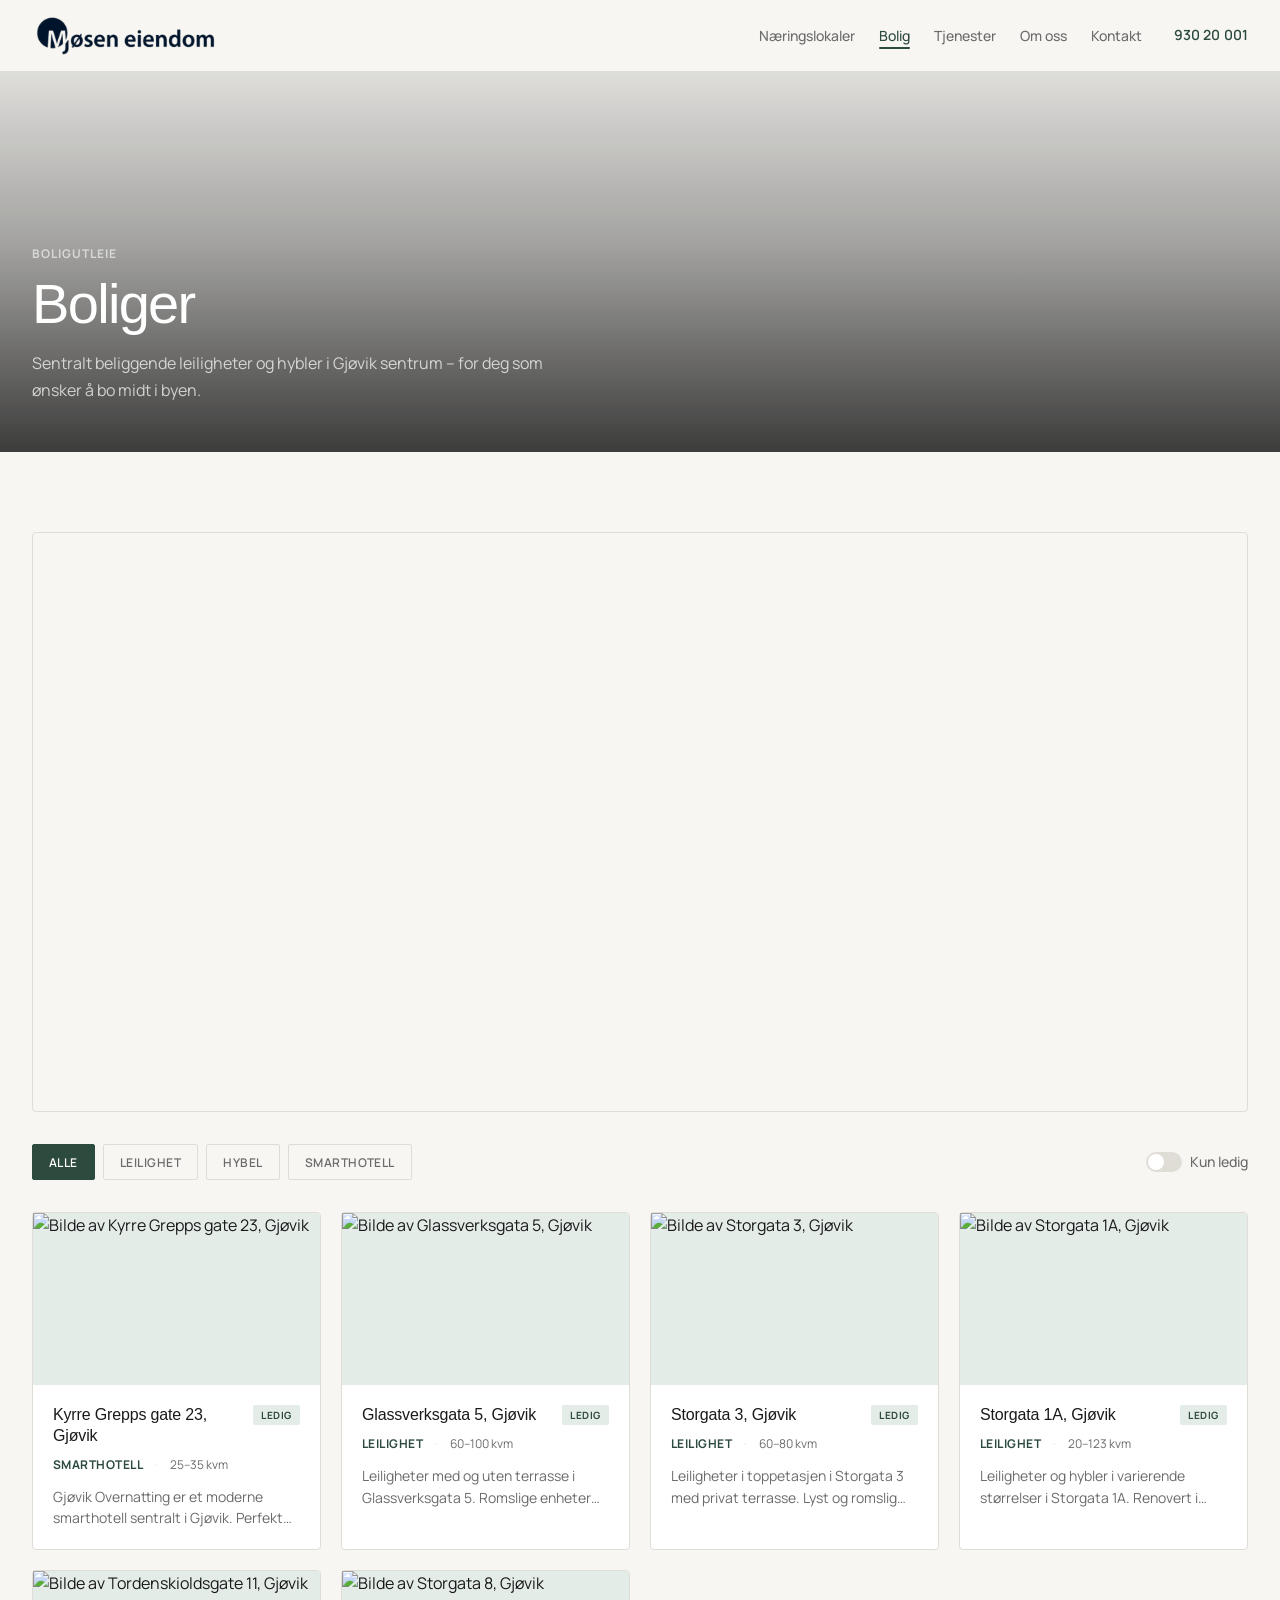
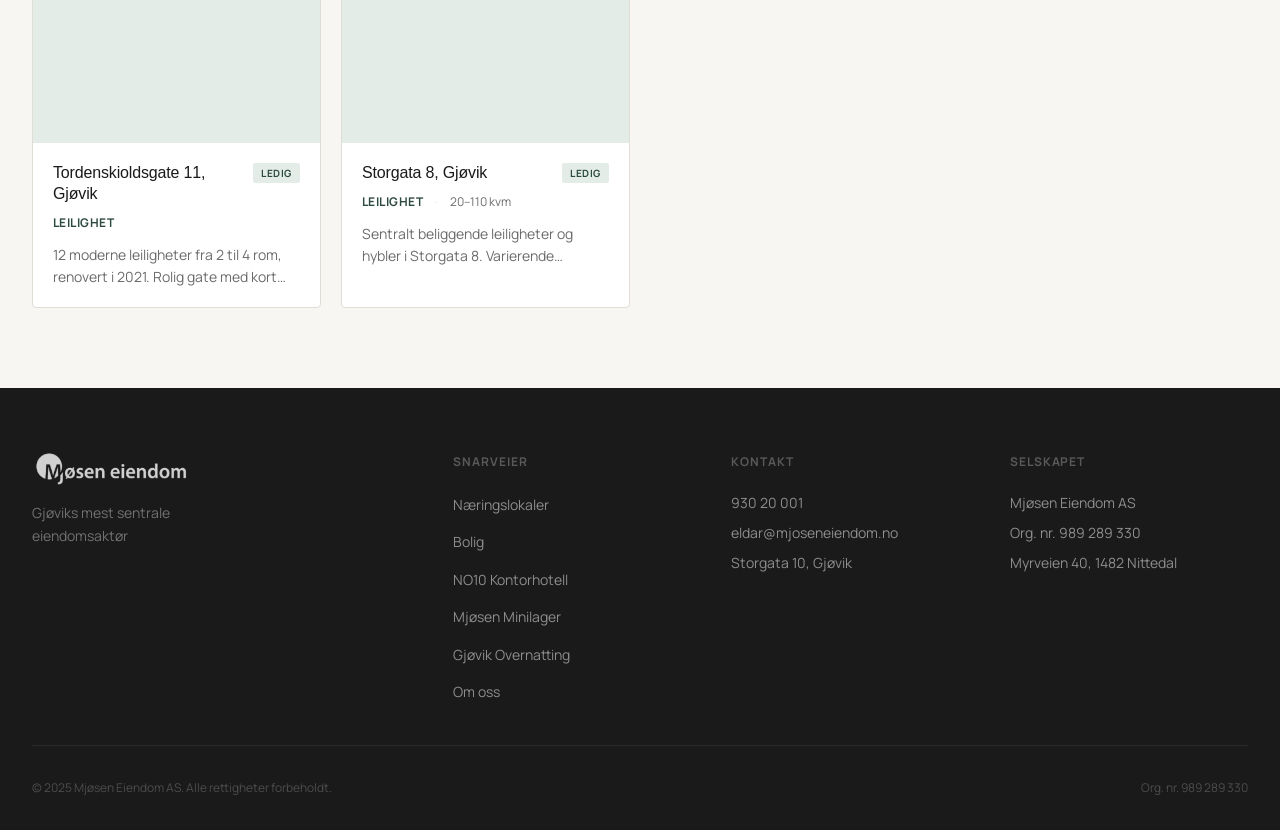
==== docs/bolig.html @ b6defa16 "restructure for github pages deployment" ====
<!DOCTYPE html>
<html lang="nb">
<head>
  <meta charset="UTF-8">
  <meta name="viewport" content="width=device-width, initial-scale=1.0">
  <title>Boliger – Mjøsen Eiendom</title>
  <meta name="description" content="Sentralt beliggende leiligheter og hybler i Gjøvik sentrum – for deg som ønsker å bo midt i byen.">
  <link rel="preconnect" href="https://fonts.googleapis.com">
  <link rel="preconnect" href="https://fonts.gstatic.com" crossorigin>
  <link href="https://fonts.googleapis.com/css2?family=Manrope:wght@300;400;500;600&display=swap" rel="stylesheet">
  <link rel="stylesheet" href="https://unpkg.com/leaflet@1.9.4/dist/leaflet.css" integrity="sha256-p4NxAoJBhIIN+hmNHrzRCf9tD/miZyoHS5obTRR9BMY=" crossorigin="">
  <link rel="stylesheet" href="styles.css">
</head>
<body>

  <header class="site-header" role="banner">
    <div class="container">
      <a href="index.html" class="site-logo" aria-label="Mjøsen Eiendom – tilbake til forsiden">
        <img src="../assets/logo.png" alt="Mjøsen Eiendom" height="40" width="auto">
      </a>
      <nav class="site-nav" aria-label="Hovednavigasjon">
        <ul class="site-nav__links" role="list">
          <li><a href="naering.html"         class="site-nav__link">Næringslokaler</a></li>
          <li><a href="bolig.html"           class="site-nav__link active">Bolig</a></li>
          <li><a href="index.html#tjenester" class="site-nav__link">Tjenester</a></li>
          <li><a href="index.html#om-oss"    class="site-nav__link">Om oss</a></li>
          <li><a href="kontakt.html"         class="site-nav__link">Kontakt</a></li>
        </ul>
        <a href="tel:93020001" class="site-nav__phone" aria-label="Ring oss på 930 20 001">930 20 001</a>
      </nav>
      <button class="nav-toggle" aria-label="Åpne navigasjonsmeny" aria-expanded="false" aria-controls="mobile-nav">
        <span></span><span></span><span></span>
      </button>
    </div>
  </header>

  <nav class="mobile-nav" id="mobile-nav" aria-label="Mobilnavigasjon" aria-hidden="true">
    <ul class="mobile-nav__links" role="list">
      <li><a href="naering.html"         class="mobile-nav__link">Næringslokaler</a></li>
      <li><a href="bolig.html"           class="mobile-nav__link">Bolig</a></li>
      <li><a href="index.html#tjenester" class="mobile-nav__link">Tjenester</a></li>
      <li><a href="index.html#om-oss"    class="mobile-nav__link">Om oss</a></li>
      <li><a href="kontakt.html"         class="mobile-nav__link">Kontakt</a></li>
    </ul>
    <a href="tel:93020001" class="mobile-nav__phone">930 20 001</a>
  </nav>

  <main>

    <!-- Page hero -->
    <div class="page-hero" aria-label="Boliger">
      <div class="page-hero__bg" style="background-image: url('https://images.unsplash.com/photo-1560448204-e02f11c3d0e2?w=1600&q=80');"></div>
      <div class="page-hero__content">
        <div class="container">
          <span class="page-hero__eyebrow">Boligutleie</span>
          <h1 class="page-hero__title">Boliger</h1>
          <p class="page-hero__subtitle">Sentralt beliggende leiligheter og hybler i Gjøvik sentrum – for deg som ønsker å bo midt i byen.</p>
        </div>
      </div>
    </div>

    <!-- Filter + Explorer -->
    <section class="section" aria-labelledby="bolig-list-heading">
      <div class="container">

        <h2 class="section-title" id="bolig-list-heading" style="display:none">Boliger</h2>

        <!-- Map above on this layout -->
        <div class="map-panel" style="margin-bottom: var(--sp-8);" role="region" aria-label="Kart over Gjøvik med boliger">
          <div id="property-map" data-map-category="bolig"></div>
        </div>

        <div class="filter-bar" role="group" aria-label="Filtrer etter type">
          <button class="filter-chip active" data-filter-bolig="alle"        aria-pressed="true">Alle</button>
          <button class="filter-chip"        data-filter-bolig="Leilighet"   aria-pressed="false">Leilighet</button>
          <button class="filter-chip"        data-filter-bolig="Hybel"       aria-pressed="false">Hybel</button>
          <button class="filter-chip"        data-filter-bolig="Smarthotell" aria-pressed="false">Smarthotell</button>
          <label class="filter-availability" for="bolig-ledig-toggle">
            <input type="checkbox" class="filter-toggle-input" id="bolig-ledig-toggle" aria-label="Vis kun ledige boliger">
            <span>Kun ledig</span>
          </label>
        </div>

        <div class="bolig-grid"
             id="bolig-list"
             role="list"
             aria-live="polite"
             aria-label="Liste over boliger">
        </div>

      </div>
    </section>

  </main>

  <footer class="site-footer" role="contentinfo">
    <div class="container">
      <div class="footer-grid">
        <div>
          <a href="index.html" class="footer-logo"><img src="../assets/logo.png" alt="Mjøsen Eiendom" loading="lazy"></a>
          <p class="footer-tagline">Gjøviks mest sentrale eiendomsaktør</p>
        </div>
        <div>
          <div class="footer-col__heading">Snarveier</div>
          <ul class="footer-links" role="list">
            <li><a href="naering.html"         class="footer-link">Næringslokaler</a></li>
            <li><a href="bolig.html"           class="footer-link">Bolig</a></li>
            <li><a href="no10.html"            class="footer-link">NO10 Kontorhotell</a></li>
            <li><a href="index.html#tjenester" class="footer-link">Mjøsen Minilager</a></li>
            <li><a href="index.html#tjenester" class="footer-link">Gjøvik Overnatting</a></li>
            <li><a href="index.html#om-oss"    class="footer-link">Om oss</a></li>
          </ul>
        </div>
        <div>
          <div class="footer-col__heading">Kontakt</div>
          <div class="footer-contact-item"><a href="tel:93020001">930 20 001</a></div>
          <div class="footer-contact-item"><a href="mailto:eldar@mjoseneiendom.no">eldar@mjoseneiendom.no</a></div>
          <div class="footer-contact-item">Storgata 10, Gjøvik</div>
        </div>
        <div>
          <div class="footer-col__heading">Selskapet</div>
          <div class="footer-contact-item">Mjøsen Eiendom AS</div>
          <div class="footer-contact-item">Org. nr. 989 289 330</div>
          <div class="footer-contact-item">Myrveien 40, 1482 Nittedal</div>
        </div>
      </div>
      <div class="footer-bottom">
        <p class="footer-legal">© 2025 Mjøsen Eiendom AS. Alle rettigheter forbeholdt.</p>
        <p class="footer-legal">Org. nr. 989 289 330</p>
      </div>
    </div>
  </footer>

  <!-- Modal -->
  <div class="modal-overlay" id="modal-overlay" role="dialog" aria-modal="true" aria-labelledby="modal-title" aria-hidden="true">
    <div class="modal" id="modal">
      <button class="modal__close" id="modal-close" aria-label="Lukk">
        <svg viewBox="0 0 24 24" fill="none" stroke-width="2" stroke-linecap="round" stroke-linejoin="round" aria-hidden="true">
          <path d="M18 6 6 18M6 6l12 12"/>
        </svg>
      </button>
      <div class="modal__image" aria-hidden="true"><span class="modal__image-label">Bilde kommer</span></div>
      <div class="modal__body">
        <div class="modal__eyebrow">
          <span class="badge badge--ledig" id="modal-badge">Ledig</span>
          <span class="modal__type" id="modal-type"></span>
        </div>
        <h2 class="modal__title" id="modal-title"></h2>
        <p class="modal__desc" id="modal-desc"></p>
        <div class="modal__specs" id="modal-specs"></div>
        <div class="modal__facilities" id="modal-facilities-wrap">
          <div class="modal__facilities-title">Fasiliteter</div>
          <div class="modal__facilities-list" id="modal-facilities"></div>
        </div>
        <div class="modal__cta">
          <div>
            <div class="modal__cta-label">Kontaktperson</div>
            <div class="modal__cta-name"  id="modal-contact-name"></div>
            <div class="modal__cta-phone" id="modal-contact-phone"></div>
          </div>
          <a href="#" class="btn btn--primary" id="modal-cta-btn">Ta kontakt</a>
        </div>
      </div>
    </div>
  </div>

  <script src="https://unpkg.com/leaflet@1.9.4/dist/leaflet.js" integrity="sha256-20nQCchB9co0qIjJZRGuk2/Z9VM+kNiyxNV/XN/WPdA=" crossorigin=""></script>
  <script src="script.js"></script>
</body>
</html>
---- docs/styles.css ----
/* ============================================================
   MJØSEN EIENDOM – DESIGN SYSTEM
   Scandinavian minimalism. Editorial feel. Production quality.
   ============================================================ */

@import url('https://fonts.googleapis.com/css2?family=Manrope:wght@300;400;500;600&display=swap');

/* ── Custom Properties ─────────────────────────────────────── */
:root {
  /* Palette */
  --color-bg:           #F7F6F3;
  --color-surface:      #FFFFFF;
  --color-surface-alt:  #F0EDE8;
  --color-text:         #1A1A1A;
  --color-text-muted:   #6B6B6B;
  --color-text-light:   #A8A49E;
  --color-accent:       #2D4A3E;
  --color-accent-hover: #233B31;
  --color-accent-light: #E4ECE8;
  --color-border:       #E0DDD7;
  --color-border-light: #EAE7E2;
  --color-status-ledig: #2D4A3E;
  --color-status-bg:    #E4ECE8;
  --color-overlay:      rgba(20, 20, 20, 0.55);

  /* Typography */
  --font-heading: 'Neue Haas Grotesk', 'Helvetica Neue', Helvetica, Arial, sans-serif;
  --font-body:    'Manrope', 'Helvetica Neue', Arial, sans-serif;

  --text-xs:   0.75rem;
  --text-sm:   0.875rem;
  --text-base: 1rem;
  --text-lg:   1.125rem;
  --text-xl:   1.5rem;
  --text-2xl:  2.25rem;
  --text-3xl:  3.5rem;

  /* Spacing */
  --sp-1:  0.25rem;
  --sp-2:  0.5rem;
  --sp-3:  0.75rem;
  --sp-4:  1rem;
  --sp-5:  1.25rem;
  --sp-6:  1.5rem;
  --sp-8:  2rem;
  --sp-10: 2.5rem;
  --sp-12: 3rem;
  --sp-16: 4rem;
  --sp-20: 5rem;
  --sp-24: 6rem;

  /* Layout */
  --container-max: 1280px;
  --header-h:      72px;

  /* Motion */
  --t-fast: 150ms ease;
  --t-base: 200ms ease;
  --t-slow: 300ms ease;

  /* Z-index */
  --z-card:    10;
  --z-sticky:  20;
  --z-overlay: 40;
  --z-modal:   50;
}

/* ── Reset ─────────────────────────────────────────────────── */
*, *::before, *::after { box-sizing: border-box; margin: 0; padding: 0; }
html { scroll-behavior: smooth; }
body {
  font-family: var(--font-body);
  font-size: var(--text-base);
  font-weight: 400;
  line-height: 1.6;
  color: var(--color-text);
  background: var(--color-bg);
  -webkit-font-smoothing: antialiased;
  -moz-osx-font-smoothing: grayscale;
}
img { display: block; max-width: 100%; }
a { color: inherit; text-decoration: none; }
ul, ol { list-style: none; }
button { font-family: inherit; cursor: pointer; border: none; background: none; }

/* ── Typography ────────────────────────────────────────────── */
h1, h2, h3, h4, h5 {
  font-family: var(--font-heading);
  font-weight: 500;
  letter-spacing: -0.02em;
  line-height: 1.1;
}
p { line-height: 1.65; }

/* ── Layout Primitives ─────────────────────────────────────── */
.container {
  width: 100%;
  max-width: var(--container-max);
  margin-inline: auto;
  padding-inline: var(--sp-8);
}

.section { padding-block: var(--sp-20); }
.section--alt { background: var(--color-surface); }

.section-header { margin-bottom: var(--sp-12); }

.section-label {
  display: block;
  font-size: var(--text-xs);
  font-weight: 700;
  letter-spacing: 0.08em;
  text-transform: uppercase;
  color: var(--color-accent);
  margin-bottom: var(--sp-3);
}

.section-title {
  font-family: var(--font-heading);
  font-size: var(--text-2xl);
  font-weight: 500;
  letter-spacing: -0.02em;
  color: var(--color-text);
  margin-bottom: var(--sp-4);
}

.section-intro {
  font-size: var(--text-base);
  color: var(--color-text-muted);
  max-width: 540px;
  line-height: 1.7;
}

/* ── Buttons ───────────────────────────────────────────────── */
.btn {
  display: inline-flex;
  align-items: center;
  gap: var(--sp-2);
  font-family: var(--font-body);
  font-size: var(--text-sm);
  font-weight: 600;
  letter-spacing: 0.01em;
  padding: calc(var(--sp-3) + 1px) var(--sp-6);
  border-radius: 3px;
  min-height: 44px;
  white-space: nowrap;
  cursor: pointer;
  transition: background var(--t-base), color var(--t-base), border-color var(--t-base);
}

.btn--primary {
  background: var(--color-accent);
  color: #fff;
  border: 1.5px solid var(--color-accent);
}
.btn--primary:hover { background: var(--color-accent-hover); border-color: var(--color-accent-hover); }

.btn--secondary {
  background: transparent;
  color: var(--color-text);
  border: 1.5px solid var(--color-border);
}
.btn--secondary:hover { border-color: var(--color-text); }

.btn--ghost {
  background: transparent;
  color: var(--color-accent);
  border: 1.5px solid var(--color-accent);
  font-size: var(--text-xs);
  padding: var(--sp-2) var(--sp-5);
  min-height: 36px;
}
.btn--ghost:hover { background: var(--color-accent); color: #fff; }

/* ── Badge ─────────────────────────────────────────────────── */
.badge {
  display: inline-flex;
  align-items: center;
  font-size: 10px;
  font-weight: 700;
  letter-spacing: 0.06em;
  text-transform: uppercase;
  padding: 3px 8px;
  border-radius: 2px;
  flex-shrink: 0;
  line-height: 1.4;
}
.badge--ledig  { background: var(--color-status-bg); color: var(--color-status-ledig); }
.badge--utleid { background: #EBEBEA; color: #888; }

/* ── Site Header ───────────────────────────────────────────── */
.site-header {
  position: sticky;
  top: 0;
  z-index: var(--z-sticky);
  height: var(--header-h);
  background: rgba(247, 246, 243, 0.96);
  backdrop-filter: blur(8px);
  -webkit-backdrop-filter: blur(8px);
  border-bottom: 1px solid var(--color-border);
}

.site-header .container {
  display: flex;
  align-items: center;
  justify-content: space-between;
  height: 100%;
}

.site-logo { display: flex; align-items: center; flex-shrink: 0; }
.site-logo img { max-height: 40px; width: auto; }

.site-nav { display: flex; align-items: center; gap: var(--sp-8); }

.site-nav__links {
  display: flex;
  align-items: center;
  gap: var(--sp-6);
}

.site-nav__link {
  font-size: var(--text-sm);
  font-weight: 500;
  color: var(--color-text-muted);
  position: relative;
  padding-bottom: 2px;
  transition: color var(--t-base);
}
.site-nav__link:hover { color: var(--color-accent); }
.site-nav__link.active { color: var(--color-accent); }
.site-nav__link.active::after {
  content: '';
  position: absolute;
  bottom: -2px;
  left: 0; right: 0;
  height: 2px;
  background: var(--color-accent);
  border-radius: 1px;
}

.site-nav__phone {
  font-size: var(--text-sm);
  font-weight: 600;
  color: var(--color-accent);
  letter-spacing: 0.01em;
  transition: color var(--t-base);
}
.site-nav__phone:hover { color: var(--color-accent-hover); }

/* Hamburger */
.nav-toggle {
  display: none;
  flex-direction: column;
  gap: 5px;
  width: 28px;
  padding: 4px;
  cursor: pointer;
}
.nav-toggle span {
  display: block;
  width: 100%;
  height: 1.5px;
  background: var(--color-text);
  border-radius: 1px;
  transition: transform var(--t-slow), opacity var(--t-slow);
}
.nav-toggle.open span:nth-child(1) { transform: translateY(6.5px) rotate(45deg); }
.nav-toggle.open span:nth-child(2) { opacity: 0; transform: scaleX(0); }
.nav-toggle.open span:nth-child(3) { transform: translateY(-6.5px) rotate(-45deg); }

/* Mobile nav overlay */
.mobile-nav {
  display: none;
  position: fixed;
  inset: 0;
  background: var(--color-bg);
  z-index: calc(var(--z-sticky) - 1);
  flex-direction: column;
  align-items: center;
  justify-content: center;
  gap: var(--sp-8);
  padding-top: var(--header-h);
}
.mobile-nav.open { display: flex; }
.mobile-nav__links { display: flex; flex-direction: column; align-items: center; gap: var(--sp-6); }
.mobile-nav__link {
  font-family: var(--font-heading);
  font-size: var(--text-xl);
  font-weight: 500;
  letter-spacing: -0.02em;
  color: var(--color-text);
  transition: color var(--t-base);
}
.mobile-nav__link:hover { color: var(--color-accent); }
.mobile-nav__phone {
  font-size: var(--text-lg);
  font-weight: 600;
  color: var(--color-accent);
  margin-top: var(--sp-4);
}

/* ── Hero ──────────────────────────────────────────────────── */
.hero {
  padding-block: var(--sp-24) var(--sp-20);
  border-bottom: 1px solid var(--color-border);
}

.hero__inner {
  display: grid;
  grid-template-columns: 1fr 1fr;
  gap: var(--sp-16);
  align-items: center;
}

.hero__content { max-width: 560px; }

.hero__eyebrow {
  display: inline-flex;
  align-items: center;
  gap: var(--sp-3);
  font-size: var(--text-xs);
  font-weight: 700;
  letter-spacing: 0.08em;
  text-transform: uppercase;
  color: var(--color-accent);
  margin-bottom: var(--sp-6);
}
.hero__eyebrow::before {
  content: '';
  display: block;
  width: 24px;
  height: 1.5px;
  background: var(--color-accent);
  flex-shrink: 0;
}

.hero__title {
  font-size: var(--text-3xl);
  font-weight: 500;
  letter-spacing: -0.03em;
  line-height: 1.04;
  color: var(--color-text);
  margin-bottom: var(--sp-6);
}

.hero__subtitle {
  font-size: var(--text-base);
  color: var(--color-text-muted);
  line-height: 1.75;
  margin-bottom: var(--sp-10);
  max-width: 440px;
}

.hero__actions { display: flex; gap: var(--sp-4); flex-wrap: wrap; }

/* Hero visual mosaic */
.hero__visual {
  display: grid;
  grid-template-columns: 1fr 1fr;
  grid-template-rows: 260px 180px;
  gap: var(--sp-3);
}

.hero__img-block {
  background: var(--color-accent-light);
  border-radius: 4px;
  display: flex;
  align-items: flex-end;
  padding: var(--sp-4);
  overflow: hidden;
  position: relative;
}

.hero__img-block--main {
  grid-column: span 2;
  background: var(--color-surface-alt);
}

.hero__img-label {
  font-size: 10px;
  font-weight: 600;
  letter-spacing: 0.06em;
  text-transform: uppercase;
  color: var(--color-text-light);
}

/* ── Stats Strip ───────────────────────────────────────────── */
.stats-strip {
  background: var(--color-accent);
  padding-block: var(--sp-5);
  overflow: hidden;
}

.stats-strip__track {
  display: flex;
  align-items: center;
  gap: 0;
  animation: marquee 28s linear infinite;
  width: max-content;
  white-space: nowrap;
}
.stats-strip__track:hover { animation-play-state: paused; }

@keyframes marquee {
  from { transform: translateX(0); }
  to   { transform: translateX(-50%); }
}

.stats-strip__item {
  display: inline-flex;
  align-items: center;
  gap: var(--sp-3);
  padding-inline: var(--sp-10);
  flex-shrink: 0;
}

.stats-strip__number {
  font-family: var(--font-heading);
  font-size: var(--text-base);
  font-weight: 500;
  color: #fff;
  letter-spacing: -0.01em;
}

.stats-strip__label {
  font-size: var(--text-sm);
  color: rgba(255,255,255,0.6);
}

.stats-strip__sep {
  width: 1px;
  height: 18px;
  background: rgba(255,255,255,0.2);
  flex-shrink: 0;
}

/* ── Filter Bar ────────────────────────────────────────────── */
.filter-bar {
  display: flex;
  align-items: center;
  gap: var(--sp-2);
  flex-wrap: wrap;
  margin-bottom: var(--sp-8);
}

.filter-chip {
  font-size: var(--text-xs);
  font-weight: 600;
  letter-spacing: 0.04em;
  text-transform: uppercase;
  padding: var(--sp-2) var(--sp-4);
  border: 1.5px solid var(--color-border);
  border-radius: 2px;
  color: var(--color-text-muted);
  background: transparent;
  cursor: pointer;
  min-height: 36px;
  transition: all var(--t-base);
}
.filter-chip:hover { border-color: var(--color-text-muted); color: var(--color-text); }
.filter-chip.active { background: var(--color-accent); border-color: var(--color-accent); color: #fff; }

.filter-availability {
  margin-left: auto;
  display: flex;
  align-items: center;
  gap: var(--sp-2);
  cursor: pointer;
  font-size: var(--text-sm);
  font-weight: 500;
  color: var(--color-text-muted);
  transition: color var(--t-base);
}
.filter-availability:hover { color: var(--color-text); }

.filter-toggle-input {
  appearance: none;
  -webkit-appearance: none;
  width: 36px;
  height: 20px;
  background: var(--color-border);
  border-radius: 10px;
  position: relative;
  cursor: pointer;
  flex-shrink: 0;
  transition: background var(--t-base);
}
.filter-toggle-input::after {
  content: '';
  position: absolute;
  top: 2px; left: 2px;
  width: 16px; height: 16px;
  background: #fff;
  border-radius: 50%;
  transition: transform var(--t-base);
}
.filter-toggle-input:checked { background: var(--color-accent); }
.filter-toggle-input:checked::after { transform: translateX(16px); }

/* ── Property Explorer (næring: list + map) ────────────────── */
.property-explorer {
  display: grid;
  grid-template-columns: 1fr 420px;
  gap: var(--sp-8);
  align-items: start;
}

.property-list {
  display: flex;
  flex-direction: column;
  gap: var(--sp-4);
}

.map-panel {
  position: sticky;
  top: calc(var(--header-h) + var(--sp-6));
  height: 580px;
  border: 1px solid var(--color-border);
  border-radius: 4px;
  overflow: hidden;
}

#property-map { width: 100%; height: 100%; }

/* ── Property Card (list / næring) ────────────────────────── */
.property-card {
  display: flex;
  gap: var(--sp-5);
  padding: var(--sp-5);
  background: var(--color-surface);
  border: 1px solid var(--color-border);
  border-radius: 4px;
  cursor: pointer;
  transition: border-color var(--t-base), box-shadow var(--t-base);
}
.property-card:hover {
  border-color: var(--color-accent);
  box-shadow: 0 2px 16px rgba(45, 74, 62, 0.09);
}
.property-card.highlighted {
  border-color: var(--color-accent);
  box-shadow: 0 0 0 3px rgba(45, 74, 62, 0.13);
}
.property-card:focus-visible {
  outline: 2px solid var(--color-accent);
  outline-offset: 2px;
}

.property-card__image {
  width: 120px;
  flex-shrink: 0;
  border-radius: 3px;
  background: var(--color-accent-light);
  display: flex;
  align-items: center;
  justify-content: center;
  min-height: 90px;
}
.property-card__image-label {
  font-size: 10px;
  font-weight: 600;
  letter-spacing: 0.06em;
  text-transform: uppercase;
  color: var(--color-text-light);
  writing-mode: vertical-rl;
  transform: rotate(180deg);
}

.property-card__body { flex: 1; min-width: 0; }

.property-card__header {
  display: flex;
  align-items: flex-start;
  justify-content: space-between;
  gap: var(--sp-3);
  margin-bottom: var(--sp-2);
}

.property-card__address {
  font-family: var(--font-heading);
  font-size: var(--text-base);
  font-weight: 500;
  letter-spacing: -0.01em;
  color: var(--color-text);
  line-height: 1.3;
}

.property-card__meta {
  display: flex;
  flex-wrap: wrap;
  gap: var(--sp-3);
  margin-bottom: var(--sp-3);
  align-items: center;
}

.property-card__type {
  font-size: var(--text-xs);
  font-weight: 700;
  letter-spacing: 0.04em;
  text-transform: uppercase;
  color: var(--color-accent);
}

.property-card__meta-item {
  font-size: var(--text-xs);
  color: var(--color-text-muted);
}
.property-card__meta-item::before {
  content: '·';
  margin-right: var(--sp-3);
  color: var(--color-border);
}

.property-card__desc {
  font-size: var(--text-sm);
  color: var(--color-text-muted);
  line-height: 1.55;
  display: -webkit-box;
  -webkit-line-clamp: 2;
  -webkit-box-orient: vertical;
  overflow: hidden;
}

/* Grid card variant (bolig) */
.property-card--grid {
  flex-direction: column;
  gap: 0;
  padding: 0;
}
.property-card--grid .property-card__image {
  width: 100%;
  min-height: 172px;
  border-radius: 4px 4px 0 0;
}
.property-card--grid .property-card__image-label {
  writing-mode: initial;
  transform: none;
}
.property-card--grid .property-card__body { padding: var(--sp-5); }

/* ── Bolig Grid ────────────────────────────────────────────── */
.bolig-grid {
  display: grid;
  grid-template-columns: repeat(auto-fill, minmax(280px, 1fr));
  gap: var(--sp-5);
}

/* ── No results ────────────────────────────────────────────── */
.no-results {
  padding: var(--sp-12);
  text-align: center;
  color: var(--color-text-muted);
  font-size: var(--text-sm);
  grid-column: 1 / -1;
}

/* ── Leaflet popup ─────────────────────────────────────────── */
.leaflet-popup-content-wrapper {
  border-radius: 4px !important;
  box-shadow: 0 4px 24px rgba(0,0,0,0.1) !important;
  border: 1px solid var(--color-border) !important;
  font-family: var(--font-body) !important;
  padding: 0 !important;
}
.leaflet-popup-content { margin: 0 !important; }
.leaflet-popup-tip-container { display: none; }

.map-popup {
  padding: var(--sp-4) var(--sp-5);
  min-width: 200px;
}
.map-popup__address {
  font-family: var(--font-heading);
  font-size: var(--text-sm);
  font-weight: 500;
  letter-spacing: -0.01em;
  color: var(--color-text);
  margin-bottom: var(--sp-1);
}
.map-popup__meta {
  font-size: var(--text-xs);
  color: var(--color-text-muted);
  margin-bottom: var(--sp-3);
}
.map-popup__btn {
  font-size: var(--text-xs);
  font-weight: 700;
  letter-spacing: 0.04em;
  text-transform: uppercase;
  color: var(--color-accent);
  cursor: pointer;
  background: none;
  border: none;
  padding: 0;
  font-family: inherit;
  transition: color var(--t-base);
}
.map-popup__btn:hover { color: var(--color-accent-hover); }

/* Custom map pin */
.map-pin {
  width: 14px;
  height: 14px;
  background: var(--color-accent);
  border: 2.5px solid #fff;
  border-radius: 50%;
  box-shadow: 0 2px 8px rgba(0,0,0,0.25);
  cursor: pointer;
  transition: transform var(--t-fast), background var(--t-fast);
}
.map-pin.highlighted {
  background: var(--color-text);
  transform: scale(1.5);
}

/* ── Tjenester ─────────────────────────────────────────────── */
.tjenester-grid {
  display: grid;
  grid-template-columns: repeat(3, 1fr);
  gap: var(--sp-6);
}

.tjeneste-card {
  padding: var(--sp-8);
  background: var(--color-surface);
  border: 1px solid var(--color-border);
  border-radius: 4px;
  display: flex;
  flex-direction: column;
  gap: var(--sp-5);
}

.tjeneste-card__icon {
  width: 44px;
  height: 44px;
  background: var(--color-accent-light);
  border-radius: 4px;
  display: flex;
  align-items: center;
  justify-content: center;
  flex-shrink: 0;
}
.tjeneste-card__icon svg {
  width: 22px;
  height: 22px;
  stroke: var(--color-accent);
}

.tjeneste-card__title {
  font-family: var(--font-heading);
  font-size: var(--text-lg);
  font-weight: 500;
  letter-spacing: -0.01em;
  color: var(--color-text);
}

.tjeneste-card__desc {
  font-size: var(--text-sm);
  color: var(--color-text-muted);
  line-height: 1.7;
  flex: 1;
}

.tjeneste-card__sub-label {
  font-size: var(--text-xs);
  font-weight: 700;
  letter-spacing: 0.06em;
  text-transform: uppercase;
  color: var(--color-text-muted);
  margin-bottom: var(--sp-1);
}

.tjeneste-card__locations {
  font-size: var(--text-sm);
  color: var(--color-text-muted);
  line-height: 1.65;
}

.tjeneste-card__facilities {
  display: flex;
  flex-wrap: wrap;
  gap: var(--sp-2);
}

.facility-tag {
  font-size: 11px;
  font-weight: 500;
  padding: 3px 8px;
  background: var(--color-bg);
  border: 1px solid var(--color-border);
  border-radius: 2px;
  color: var(--color-text-muted);
}

.tjeneste-card__contact {
  padding-top: var(--sp-4);
  border-top: 1px solid var(--color-border-light);
  font-size: var(--text-xs);
  color: var(--color-text-muted);
  line-height: 1.7;
}
.tjeneste-card__contact a {
  color: var(--color-accent);
  font-weight: 600;
  transition: color var(--t-base);
}
.tjeneste-card__contact a:hover { color: var(--color-accent-hover); }

/* ── Om oss ────────────────────────────────────────────────── */
.about-layout {
  display: grid;
  grid-template-columns: 1fr 1fr;
  gap: var(--sp-16);
  align-items: start;
}

.about-text p {
  font-size: var(--text-base);
  color: var(--color-text-muted);
  line-height: 1.8;
  margin-bottom: var(--sp-5);
}
.about-text p:last-child { margin-bottom: 0; }

.about-stats {
  display: grid;
  grid-template-columns: 1fr 1fr;
  gap: var(--sp-4);
  margin-top: var(--sp-10);
}

.stat-block {
  padding: var(--sp-5);
  border: 1px solid var(--color-border);
  border-radius: 4px;
  background: var(--color-surface);
}
.stat-block__number {
  font-family: var(--font-heading);
  font-size: var(--text-2xl);
  font-weight: 500;
  letter-spacing: -0.03em;
  color: var(--color-accent);
  line-height: 1;
  margin-bottom: var(--sp-1);
}
.stat-block__label {
  font-size: var(--text-xs);
  font-weight: 700;
  letter-spacing: 0.06em;
  text-transform: uppercase;
  color: var(--color-text-muted);
}

/* Team cards */
.team-grid { display: flex; flex-direction: column; gap: var(--sp-4); }

.team-card {
  display: flex;
  gap: var(--sp-5);
  padding: var(--sp-5);
  background: var(--color-bg);
  border: 1px solid var(--color-border);
  border-radius: 4px;
}

.team-card__avatar {
  width: 52px;
  height: 52px;
  border-radius: 50%;
  background: var(--color-accent-light);
  flex-shrink: 0;
  display: flex;
  align-items: center;
  justify-content: center;
  font-family: var(--font-heading);
  font-size: var(--text-sm);
  font-weight: 600;
  color: var(--color-accent);
  letter-spacing: 0;
}

.team-card__role {
  font-size: var(--text-xs);
  font-weight: 700;
  letter-spacing: 0.06em;
  text-transform: uppercase;
  color: var(--color-accent);
  margin-bottom: 2px;
}

.team-card__name {
  font-family: var(--font-heading);
  font-size: var(--text-base);
  font-weight: 500;
  letter-spacing: -0.01em;
  color: var(--color-text);
  margin-bottom: var(--sp-2);
}

.team-card__desc {
  font-size: var(--text-sm);
  color: var(--color-text-muted);
  line-height: 1.65;
  margin-bottom: var(--sp-3);
}

.team-card__contact {
  display: flex;
  flex-wrap: wrap;
  gap: var(--sp-4);
  font-size: var(--text-xs);
}
.team-card__contact a {
  color: var(--color-accent);
  font-weight: 600;
  transition: color var(--t-base);
}
.team-card__contact a:hover { color: var(--color-accent-hover); }

/* ── Kontakt ───────────────────────────────────────────────── */
.contact-layout {
  display: grid;
  grid-template-columns: 1fr 1fr;
  gap: var(--sp-16);
  align-items: start;
}

.contact-persons { display: flex; flex-direction: column; gap: var(--sp-8); }

.contact-person { display: flex; gap: var(--sp-4); align-items: flex-start; }

.contact-person__avatar {
  width: 48px;
  height: 48px;
  border-radius: 50%;
  background: var(--color-accent-light);
  flex-shrink: 0;
  display: flex;
  align-items: center;
  justify-content: center;
  font-family: var(--font-heading);
  font-size: var(--text-sm);
  font-weight: 600;
  color: var(--color-accent);
}

.contact-person__role {
  font-size: var(--text-xs);
  font-weight: 700;
  letter-spacing: 0.06em;
  text-transform: uppercase;
  color: var(--color-accent);
  margin-bottom: 2px;
}
.contact-person__name {
  font-family: var(--font-heading);
  font-size: var(--text-base);
  font-weight: 500;
  letter-spacing: -0.01em;
  color: var(--color-text);
  margin-bottom: var(--sp-2);
}
.contact-person__details { display: flex; flex-direction: column; gap: 3px; }
.contact-person__details a {
  font-size: var(--text-sm);
  color: var(--color-text-muted);
  transition: color var(--t-base);
}
.contact-person__details a:hover { color: var(--color-accent); }

/* Contact form */
.contact-form {
  background: var(--color-surface);
  border: 1px solid var(--color-border);
  border-radius: 4px;
  padding: var(--sp-8);
}

.form-group { margin-bottom: var(--sp-5); }

.form-label {
  display: block;
  font-size: var(--text-xs);
  font-weight: 700;
  letter-spacing: 0.06em;
  text-transform: uppercase;
  color: var(--color-text-muted);
  margin-bottom: var(--sp-2);
}

.form-control {
  width: 100%;
  font-family: var(--font-body);
  font-size: var(--text-sm);
  color: var(--color-text);
  background: var(--color-bg);
  border: 1.5px solid var(--color-border);
  border-radius: 3px;
  padding: var(--sp-3) var(--sp-4);
  min-height: 44px;
  appearance: none;
  -webkit-appearance: none;
  transition: border-color var(--t-base);
}
.form-control:focus { outline: none; border-color: var(--color-accent); }
.form-control::placeholder { color: var(--color-text-light); }
textarea.form-control { min-height: 120px; resize: vertical; line-height: 1.6; }

.form-row {
  display: grid;
  grid-template-columns: 1fr 1fr;
  gap: var(--sp-4);
}

/* ── Modal ─────────────────────────────────────────────────── */
.modal-overlay {
  position: fixed;
  inset: 0;
  background: var(--color-overlay);
  z-index: var(--z-overlay);
  display: none;
  align-items: flex-start;
  justify-content: center;
  padding: var(--sp-6);
  overflow-y: auto;
}
.modal-overlay.open { display: flex; }

.modal {
  background: var(--color-bg);
  border-radius: 6px;
  width: 100%;
  max-width: 700px;
  margin-block: var(--sp-12);
  position: relative;
  animation: modal-in var(--t-slow) ease both;
}

@keyframes modal-in {
  from { opacity: 0; transform: translateY(14px); }
  to   { opacity: 1; transform: translateY(0); }
}

.modal__close {
  position: absolute;
  top: var(--sp-4);
  right: var(--sp-4);
  width: 36px; height: 36px;
  border-radius: 50%;
  background: var(--color-surface);
  border: 1px solid var(--color-border);
  display: flex;
  align-items: center;
  justify-content: center;
  cursor: pointer;
  z-index: 1;
  transition: background var(--t-base);
}
.modal__close:hover { background: var(--color-surface-alt); }
.modal__close:focus-visible { outline: 2px solid var(--color-accent); outline-offset: 2px; }
.modal__close svg { width: 16px; height: 16px; stroke: var(--color-text-muted); }

.modal__image {
  width: 100%;
  height: 260px;
  background: var(--color-accent-light);
  border-radius: 6px 6px 0 0;
  display: flex;
  align-items: center;
  justify-content: center;
}
.modal__image-label {
  font-size: var(--text-xs);
  font-weight: 600;
  letter-spacing: 0.06em;
  text-transform: uppercase;
  color: var(--color-text-light);
}

.modal__body { padding: var(--sp-8); }

.modal__eyebrow {
  display: flex;
  align-items: center;
  gap: var(--sp-3);
  margin-bottom: var(--sp-4);
}

.modal__type {
  font-size: var(--text-xs);
  font-weight: 700;
  letter-spacing: 0.06em;
  text-transform: uppercase;
  color: var(--color-accent);
}

.modal__title {
  font-family: var(--font-heading);
  font-size: var(--text-xl);
  font-weight: 500;
  letter-spacing: -0.02em;
  color: var(--color-text);
  margin-bottom: var(--sp-3);
}

.modal__desc {
  font-size: var(--text-base);
  color: var(--color-text-muted);
  line-height: 1.75;
  margin-bottom: var(--sp-8);
}

.modal__specs {
  display: grid;
  grid-template-columns: repeat(3, 1fr);
  gap: var(--sp-4);
  padding: var(--sp-6);
  background: var(--color-surface);
  border: 1px solid var(--color-border);
  border-radius: 4px;
  margin-bottom: var(--sp-6);
}

.spec-item__label {
  font-size: var(--text-xs);
  font-weight: 700;
  letter-spacing: 0.06em;
  text-transform: uppercase;
  color: var(--color-text-light);
  margin-bottom: 3px;
}
.spec-item__value {
  font-size: var(--text-sm);
  font-weight: 500;
  color: var(--color-text);
  line-height: 1.4;
}

.modal__facilities { margin-bottom: var(--sp-8); }
.modal__facilities-title {
  font-size: var(--text-xs);
  font-weight: 700;
  letter-spacing: 0.06em;
  text-transform: uppercase;
  color: var(--color-text-muted);
  margin-bottom: var(--sp-3);
}
.modal__facilities-list { display: flex; flex-wrap: wrap; gap: var(--sp-2); }

.modal__cta {
  display: flex;
  align-items: center;
  justify-content: space-between;
  gap: var(--sp-5);
  padding: var(--sp-5) var(--sp-6);
  background: var(--color-accent-light);
  border: 1px solid rgba(45, 74, 62, 0.15);
  border-radius: 4px;
}

.modal__cta-label {
  font-size: var(--text-xs);
  font-weight: 700;
  letter-spacing: 0.06em;
  text-transform: uppercase;
  color: var(--color-accent);
  margin-bottom: 2px;
}
.modal__cta-name {
  font-family: var(--font-heading);
  font-size: var(--text-base);
  font-weight: 500;
  letter-spacing: -0.01em;
  color: var(--color-text);
}
.modal__cta-phone {
  font-size: var(--text-sm);
  font-weight: 600;
  color: var(--color-accent);
}

/* ── Footer ────────────────────────────────────────────────── */
.site-footer {
  background: var(--color-text);
  padding-block: var(--sp-16) var(--sp-8);
}

.footer-grid {
  display: grid;
  grid-template-columns: 1.6fr 1fr 1fr 1fr;
  gap: var(--sp-10);
  padding-bottom: var(--sp-10);
  border-bottom: 1px solid rgba(255,255,255,0.07);
  margin-bottom: var(--sp-8);
}

.footer-logo img {
  max-height: 34px;
  width: auto;
  filter: brightness(0) invert(1);
  opacity: 0.8;
  margin-bottom: var(--sp-4);
}

.footer-tagline {
  font-size: var(--text-sm);
  color: rgba(255,255,255,0.38);
  line-height: 1.6;
  max-width: 220px;
}

.footer-col__heading {
  font-size: var(--text-xs);
  font-weight: 700;
  letter-spacing: 0.08em;
  text-transform: uppercase;
  color: rgba(255,255,255,0.28);
  margin-bottom: var(--sp-5);
}

.footer-links { display: flex; flex-direction: column; gap: var(--sp-3); }

.footer-link {
  font-size: var(--text-sm);
  color: rgba(255,255,255,0.5);
  cursor: pointer;
  transition: color var(--t-base);
}
.footer-link:hover { color: rgba(255,255,255,0.88); }

.footer-contact-item {
  font-size: var(--text-sm);
  color: rgba(255,255,255,0.5);
  line-height: 1.6;
  margin-bottom: var(--sp-2);
}
.footer-contact-item a {
  color: rgba(255,255,255,0.5);
  transition: color var(--t-base);
}
.footer-contact-item a:hover { color: rgba(255,255,255,0.88); }

.footer-bottom {
  display: flex;
  align-items: center;
  justify-content: space-between;
}

.footer-legal {
  font-size: var(--text-xs);
  color: rgba(255,255,255,0.22);
  line-height: 1.7;
}

/* ── Responsive ────────────────────────────────────────────── */
@media (max-width: 1100px) {
  .property-explorer {
    grid-template-columns: 1fr;
  }
  .map-panel {
    position: static;
    height: 380px;
    order: -1;
  }
  .tjenester-grid { grid-template-columns: 1fr 1fr; }
}

@media (max-width: 900px) {
  :root {
    --text-3xl: 2.75rem;
    --text-2xl: 1.875rem;
  }
  .hero__inner { grid-template-columns: 1fr; gap: var(--sp-10); }
  .hero__visual { display: none; }
  .about-layout { grid-template-columns: 1fr; gap: var(--sp-10); }
  .contact-layout { grid-template-columns: 1fr; gap: var(--sp-10); }
  .footer-grid { grid-template-columns: 1fr 1fr; gap: var(--sp-8); }
  .modal__specs { grid-template-columns: 1fr 1fr; }
}

@media (max-width: 768px) {
  :root {
    --text-3xl: 2.25rem;
    --text-2xl: 1.75rem;
    --sp-20: 4rem;
    --sp-24: 4rem;
  }
  .container { padding-inline: var(--sp-5); }
  .site-nav__links, .site-nav__phone { display: none; }
  .nav-toggle { display: flex; }
  .tjenester-grid { grid-template-columns: 1fr; }
  .form-row { grid-template-columns: 1fr; }
  .footer-grid { grid-template-columns: 1fr; gap: var(--sp-8); }
  .footer-bottom { flex-direction: column; gap: var(--sp-2); text-align: center; }
  .bolig-grid { grid-template-columns: 1fr; }
  .modal__specs { grid-template-columns: 1fr; }
  .modal__cta { flex-direction: column; align-items: flex-start; }
  .about-stats { grid-template-columns: 1fr 1fr; }
}

@media (max-width: 480px) {
  .hero__actions { flex-direction: column; }
  .hero__actions .btn { width: 100%; justify-content: center; }
  .filter-availability { margin-left: 0; width: 100%; margin-top: var(--sp-2); }
  .about-stats { grid-template-columns: 1fr; }
}

/* ══════════════════════════════════════════════════════════════
   SUB-PAGE HERO (image + dark overlay)
══════════════════════════════════════════════════════════════ */
.page-hero {
  position: relative;
  height: 380px;
  display: flex;
  align-items: flex-end;
  overflow: hidden;
}
.page-hero--tall { height: 500px; }

.page-hero__bg {
  position: absolute;
  inset: 0;
  background-size: cover;
  background-position: center;
}

.page-hero::before {
  content: '';
  position: absolute;
  inset: 0;
  background: linear-gradient(to top,
    rgba(8, 8, 8, 0.78) 0%,
    rgba(8, 8, 8, 0.35) 55%,
    rgba(8, 8, 8, 0.1) 100%);
  z-index: 1;
}

.page-hero__content {
  position: relative;
  z-index: 2;
  padding-bottom: var(--sp-12);
  width: 100%;
}

.page-hero__eyebrow {
  display: block;
  font-size: var(--text-xs);
  font-weight: 700;
  letter-spacing: 0.08em;
  text-transform: uppercase;
  color: rgba(255, 255, 255, 0.6);
  margin-bottom: var(--sp-3);
}

.page-hero__title {
  font-family: var(--font-heading);
  font-size: var(--text-3xl);
  font-weight: 500;
  letter-spacing: -0.03em;
  line-height: 1.04;
  color: #ffffff;
  margin-bottom: var(--sp-4);
}

.page-hero__subtitle {
  font-size: var(--text-base);
  color: rgba(255, 255, 255, 0.72);
  max-width: 520px;
  line-height: 1.7;
}

/* ── Breadcrumb ─────────────────────────────────────────────── */
.breadcrumb {
  display: flex;
  align-items: center;
  gap: var(--sp-2);
  padding-block: var(--sp-5);
  border-bottom: 1px solid var(--color-border);
  margin-bottom: var(--sp-10);
}
.breadcrumb__item {
  font-size: var(--text-xs);
  font-weight: 600;
  letter-spacing: 0.04em;
  text-transform: uppercase;
  color: var(--color-text-muted);
}
.breadcrumb__item a {
  color: var(--color-text-muted);
  transition: color var(--t-base);
}
.breadcrumb__item a:hover { color: var(--color-accent); }
.breadcrumb__item--active { color: var(--color-text); }
.breadcrumb__sep { color: var(--color-text-light); font-size: 10px; }

/* ── Property Page Two-Column Layout ───────────────────────── */
.prop-layout {
  display: grid;
  grid-template-columns: 1fr 360px;
  gap: var(--sp-12);
  align-items: start;
}
.prop-main { min-width: 0; }
.prop-aside {
  position: sticky;
  top: calc(var(--header-h) + var(--sp-6));
  display: flex;
  flex-direction: column;
  gap: var(--sp-5);
}

/* Specs card in aside */
.prop-specs-card {
  background: var(--color-surface);
  border: 1px solid var(--color-border);
  border-radius: 4px;
  overflow: hidden;
}
.prop-specs-card__header {
  padding: var(--sp-4) var(--sp-5);
  background: var(--color-accent);
  display: flex;
  align-items: center;
  justify-content: space-between;
  gap: var(--sp-3);
}
.prop-specs-card__title {
  font-family: var(--font-heading);
  font-size: var(--text-sm);
  font-weight: 500;
  letter-spacing: -0.01em;
  color: #fff;
  flex: 1;
  min-width: 0;
}
.prop-specs-card__status {
  font-size: 10px;
  font-weight: 700;
  letter-spacing: 0.05em;
  text-transform: uppercase;
  background: rgba(255, 255, 255, 0.18);
  color: #fff;
  padding: 3px 8px;
  border-radius: 2px;
  flex-shrink: 0;
}
.prop-specs-card__body { padding: var(--sp-4) var(--sp-5); }
.prop-spec-row {
  display: flex;
  justify-content: space-between;
  align-items: baseline;
  gap: var(--sp-4);
  padding-block: var(--sp-2) var(--sp-3);
  border-bottom: 1px solid var(--color-border-light);
}
.prop-spec-row:last-child { border-bottom: none; }
.prop-spec-label {
  font-size: var(--text-xs);
  font-weight: 700;
  letter-spacing: 0.06em;
  text-transform: uppercase;
  color: var(--color-text-light);
  flex-shrink: 0;
}
.prop-spec-value {
  font-size: var(--text-sm);
  font-weight: 500;
  color: var(--color-text);
  text-align: right;
  line-height: 1.4;
}

/* Content section within property main */
.prop-section { margin-bottom: var(--sp-10); }
.prop-section__title {
  font-family: var(--font-heading);
  font-size: var(--text-xl);
  font-weight: 500;
  letter-spacing: -0.02em;
  color: var(--color-text);
  margin-bottom: var(--sp-5);
  padding-bottom: var(--sp-4);
  border-bottom: 1px solid var(--color-border);
}
.prop-section__text {
  font-size: var(--text-base);
  color: var(--color-text-muted);
  line-height: 1.8;
  margin-bottom: var(--sp-4);
}
.prop-section__text:last-child { margin-bottom: 0; }
.prop-section__list {
  margin-top: var(--sp-4);
  display: flex;
  flex-direction: column;
  gap: var(--sp-2);
}
.prop-section__list li {
  display: flex;
  align-items: flex-start;
  gap: var(--sp-3);
  font-size: var(--text-sm);
  color: var(--color-text-muted);
  line-height: 1.55;
}
.prop-section__list li::before {
  content: '';
  display: inline-block;
  width: 5px;
  height: 5px;
  background: var(--color-accent);
  border-radius: 50%;
  margin-top: 6px;
  flex-shrink: 0;
}
.prop-facilities {
  display: flex;
  flex-wrap: wrap;
  gap: var(--sp-2);
  margin-top: var(--sp-4);
}

/* ── Property Gallery ───────────────────────────────────────── */
.prop-gallery {
  display: grid;
  grid-template-columns: 1fr 1fr;
  grid-template-rows: 260px 160px;
  gap: var(--sp-3);
  margin-bottom: var(--sp-10);
  border-radius: 4px;
  overflow: hidden;
}
.prop-gallery__img {
  overflow: hidden;
}
.prop-gallery__img--main { grid-column: span 2; }
.prop-gallery__img img {
  width: 100%;
  height: 100%;
  object-fit: cover;
  display: block;
  transition: transform 0.4s ease;
}
.prop-gallery__img:hover img { transform: scale(1.03); }

/* ── Floor Table ────────────────────────────────────────────── */
.floor-table-wrap {
  margin-bottom: var(--sp-10);
  overflow-x: auto;
  border: 1px solid var(--color-border);
  border-radius: 4px;
}
.floor-table {
  width: 100%;
  border-collapse: collapse;
  font-size: var(--text-sm);
}
.floor-table thead tr {
  background: var(--color-surface-alt);
}
.floor-table th {
  font-size: var(--text-xs);
  font-weight: 700;
  letter-spacing: 0.06em;
  text-transform: uppercase;
  color: var(--color-text-muted);
  text-align: left;
  padding: var(--sp-3) var(--sp-5);
  border-bottom: 1px solid var(--color-border);
  white-space: nowrap;
}
.floor-table td {
  padding: var(--sp-3) var(--sp-5);
  border-bottom: 1px solid var(--color-border-light);
  color: var(--color-text);
  vertical-align: middle;
}
.floor-table tbody tr:last-child td { border-bottom: none; }
.floor-table td:last-child {
  font-weight: 600;
  color: var(--color-accent);
}

/* ── Single-pin Map ─────────────────────────────────────────── */
.single-pin-map {
  width: 100%;
  height: 200px;
  border-radius: 4px;
  overflow: hidden;
  border: 1px solid var(--color-border);
}

/* ── Contact CTA Block ──────────────────────────────────────── */
.contact-cta-block {
  display: flex;
  align-items: center;
  justify-content: space-between;
  gap: var(--sp-6);
  padding: var(--sp-5) var(--sp-6);
  background: var(--color-accent-light);
  border: 1px solid rgba(45, 74, 62, 0.15);
  border-radius: 4px;
}
.contact-cta-block__role {
  font-size: var(--text-xs);
  font-weight: 700;
  letter-spacing: 0.06em;
  text-transform: uppercase;
  color: var(--color-accent);
  margin-bottom: 2px;
}
.contact-cta-block__name {
  font-family: var(--font-heading);
  font-size: var(--text-base);
  font-weight: 500;
  letter-spacing: -0.01em;
  color: var(--color-text);
  margin-bottom: 2px;
}
.contact-cta-block__phone {
  font-size: var(--text-sm);
  font-weight: 600;
  color: var(--color-accent);
}
.contact-cta-block__phone a { color: inherit; transition: color var(--t-base); }
.contact-cta-block__phone a:hover { color: var(--color-accent-hover); }

/* ── NO10 Amenity Grid ──────────────────────────────────────── */
.amenity-grid {
  display: grid;
  grid-template-columns: repeat(5, 1fr);
  gap: var(--sp-4);
  margin-bottom: var(--sp-12);
}
.amenity-card {
  display: flex;
  flex-direction: column;
  align-items: center;
  gap: var(--sp-3);
  padding: var(--sp-5) var(--sp-4);
  background: var(--color-surface);
  border: 1px solid var(--color-border);
  border-radius: 4px;
  text-align: center;
  transition: border-color var(--t-base), box-shadow var(--t-base);
}
.amenity-card:hover {
  border-color: var(--color-accent);
  box-shadow: 0 2px 12px rgba(45, 74, 62, 0.08);
}
.amenity-card__icon { font-size: 1.75rem; line-height: 1; }
.amenity-card__label {
  font-size: var(--text-xs);
  font-weight: 600;
  letter-spacing: 0.04em;
  text-transform: uppercase;
  color: var(--color-text-muted);
  line-height: 1.4;
}

/* ── NO10 Included List ─────────────────────────────────────── */
.included-section {
  background: var(--color-surface);
  border: 1px solid var(--color-border);
  border-radius: 4px;
  padding: var(--sp-8);
  margin-bottom: var(--sp-12);
}
.included-section__title {
  font-family: var(--font-heading);
  font-size: var(--text-lg);
  font-weight: 500;
  letter-spacing: -0.01em;
  color: var(--color-text);
  margin-bottom: var(--sp-6);
}
.included-list {
  columns: 2;
  column-gap: var(--sp-10);
  list-style: none;
}
.included-list li {
  display: flex;
  align-items: flex-start;
  gap: var(--sp-3);
  padding-block: var(--sp-2);
  font-size: var(--text-sm);
  color: var(--color-text-muted);
  line-height: 1.55;
  break-inside: avoid;
}
.included-list li::before {
  content: '';
  display: inline-block;
  width: 5px;
  height: 5px;
  background: var(--color-accent);
  border-radius: 50%;
  margin-top: 6px;
  flex-shrink: 0;
}

/* ── Pricing Grid (NO10) ────────────────────────────────────── */
.pricing-grid {
  display: grid;
  grid-template-columns: repeat(3, 1fr);
  gap: var(--sp-5);
  margin-bottom: var(--sp-12);
}
.pricing-card {
  padding: var(--sp-8);
  background: var(--color-surface);
  border: 1px solid var(--color-border);
  border-radius: 4px;
  display: flex;
  flex-direction: column;
  gap: var(--sp-3);
}
.pricing-card--featured {
  background: var(--color-accent);
  border-color: var(--color-accent);
}
.pricing-card__label {
  font-size: var(--text-xs);
  font-weight: 700;
  letter-spacing: 0.08em;
  text-transform: uppercase;
  color: var(--color-text-muted);
}
.pricing-card--featured .pricing-card__label { color: rgba(255, 255, 255, 0.6); }
.pricing-card__price {
  font-family: var(--font-heading);
  font-size: var(--text-2xl);
  font-weight: 500;
  letter-spacing: -0.03em;
  color: var(--color-accent);
  line-height: 1;
}
.pricing-card--featured .pricing-card__price { color: #fff; }
.pricing-card__desc {
  font-size: var(--text-sm);
  color: var(--color-text-muted);
  line-height: 1.65;
  flex: 1;
}
.pricing-card--featured .pricing-card__desc { color: rgba(255, 255, 255, 0.72); }

/* ── NO10 Callout Box ───────────────────────────────────────── */
.no10-callout {
  display: flex;
  align-items: center;
  justify-content: space-between;
  gap: var(--sp-6);
  padding: var(--sp-5) var(--sp-8);
  background: var(--color-accent-light);
  border: 1px solid rgba(45, 74, 62, 0.18);
  border-radius: 4px;
  margin-bottom: var(--sp-10);
}
.no10-callout__text {
  font-size: var(--text-sm);
  font-weight: 600;
  color: var(--color-accent);
}

/* ── Full-width Map (kontakt) ───────────────────────────────── */
.map-full-wrap {
  height: 460px;
  margin-bottom: var(--sp-12);
  border-radius: 4px;
  overflow: hidden;
  border: 1px solid var(--color-border);
}
#kontakt-map { width: 100%; height: 100%; }

/* ── Company Info Block ─────────────────────────────────────── */
.company-info {
  display: grid;
  grid-template-columns: repeat(4, 1fr);
  gap: var(--sp-6);
  padding: var(--sp-8);
  background: var(--color-surface);
  border: 1px solid var(--color-border);
  border-radius: 4px;
  margin-top: var(--sp-12);
}
.company-info__item { display: flex; flex-direction: column; gap: var(--sp-1); }
.company-info__label {
  font-size: var(--text-xs);
  font-weight: 700;
  letter-spacing: 0.06em;
  text-transform: uppercase;
  color: var(--color-text-light);
  margin-bottom: 2px;
}
.company-info__value {
  font-size: var(--text-sm);
  font-weight: 500;
  color: var(--color-text);
  line-height: 1.5;
}
.company-info__value a { color: var(--color-accent); transition: color var(--t-base); }
.company-info__value a:hover { color: var(--color-accent-hover); }

/* ── Property Tabs (storgata8) ──────────────────────────────── */
.prop-tabs {
  display: flex;
  gap: 0;
  border-bottom: 2px solid var(--color-border);
  margin-bottom: var(--sp-10);
}
.prop-tab-btn {
  font-family: var(--font-body);
  font-size: var(--text-sm);
  font-weight: 600;
  color: var(--color-text-muted);
  padding: var(--sp-4) var(--sp-6);
  border-bottom: 2px solid transparent;
  margin-bottom: -2px;
  cursor: pointer;
  background: none;
  border-top: none;
  border-left: none;
  border-right: none;
  transition: color var(--t-base), border-color var(--t-base);
}
.prop-tab-btn:hover { color: var(--color-text); }
.prop-tab-btn.active {
  color: var(--color-accent);
  border-bottom-color: var(--color-accent);
}
.prop-tab-content[hidden] { display: none; }

/* ── New Responsive overrides ───────────────────────────────── */
@media (max-width: 1100px) {
  .prop-layout { grid-template-columns: 1fr; }
  .prop-aside {
    position: static;
    display: grid;
    grid-template-columns: 1fr 1fr;
    gap: var(--sp-5);
  }
  .company-info { grid-template-columns: 1fr 1fr; }
}
@media (max-width: 900px) {
  .page-hero { height: 300px; }
  .page-hero--tall { height: 380px; }
  .page-hero__title { font-size: var(--text-2xl); }
  .pricing-grid { grid-template-columns: 1fr; }
  .prop-gallery {
    grid-template-columns: 1fr;
    grid-template-rows: auto;
  }
  .prop-gallery__img { height: 220px; }
  .prop-gallery__img--main { grid-column: auto; height: 280px; }
  .included-list { columns: 1; }
  .amenity-grid { grid-template-columns: repeat(5, 1fr); }
}
@media (max-width: 768px) {
  .amenity-grid { grid-template-columns: repeat(2, 1fr); }
  .company-info { grid-template-columns: 1fr; }
  .no10-callout { flex-direction: column; align-items: flex-start; }
  .contact-cta-block { flex-direction: column; align-items: flex-start; }
  .prop-aside { grid-template-columns: 1fr; }
  .map-full-wrap { height: 340px; }
}
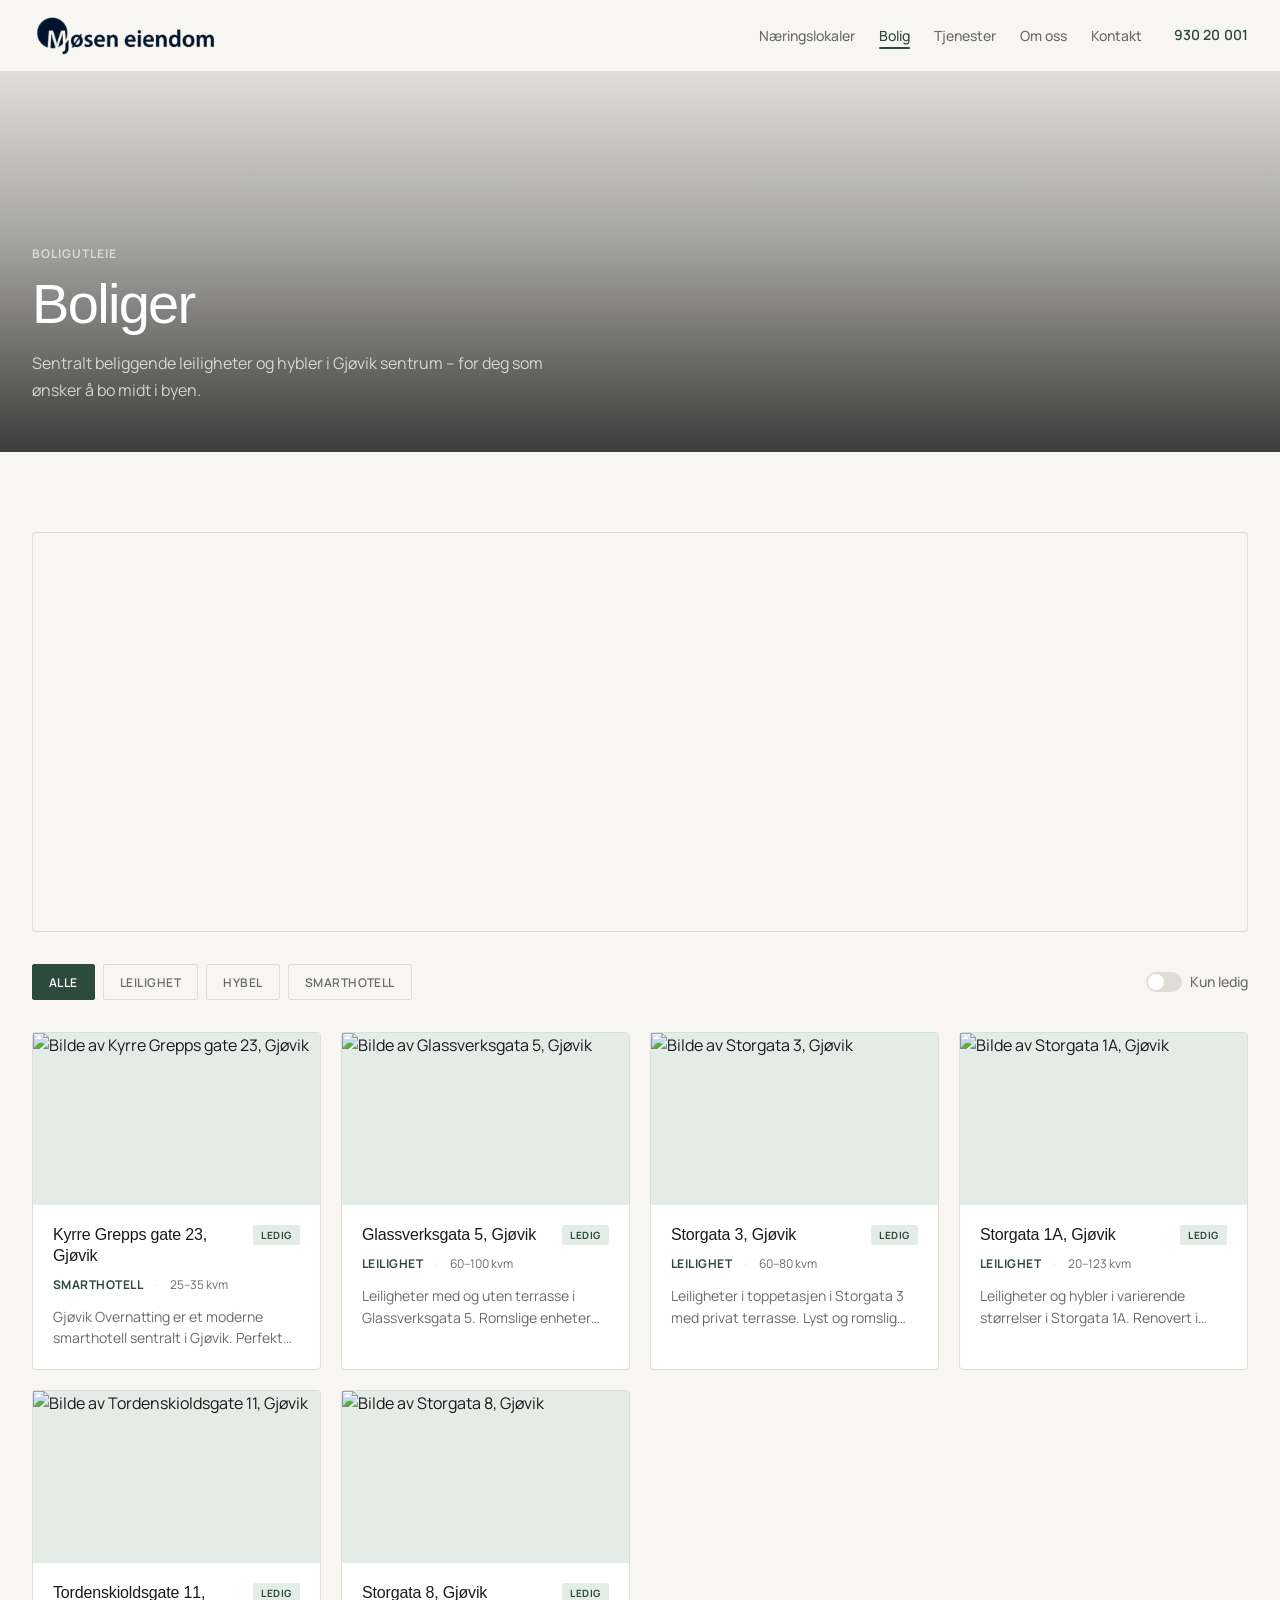
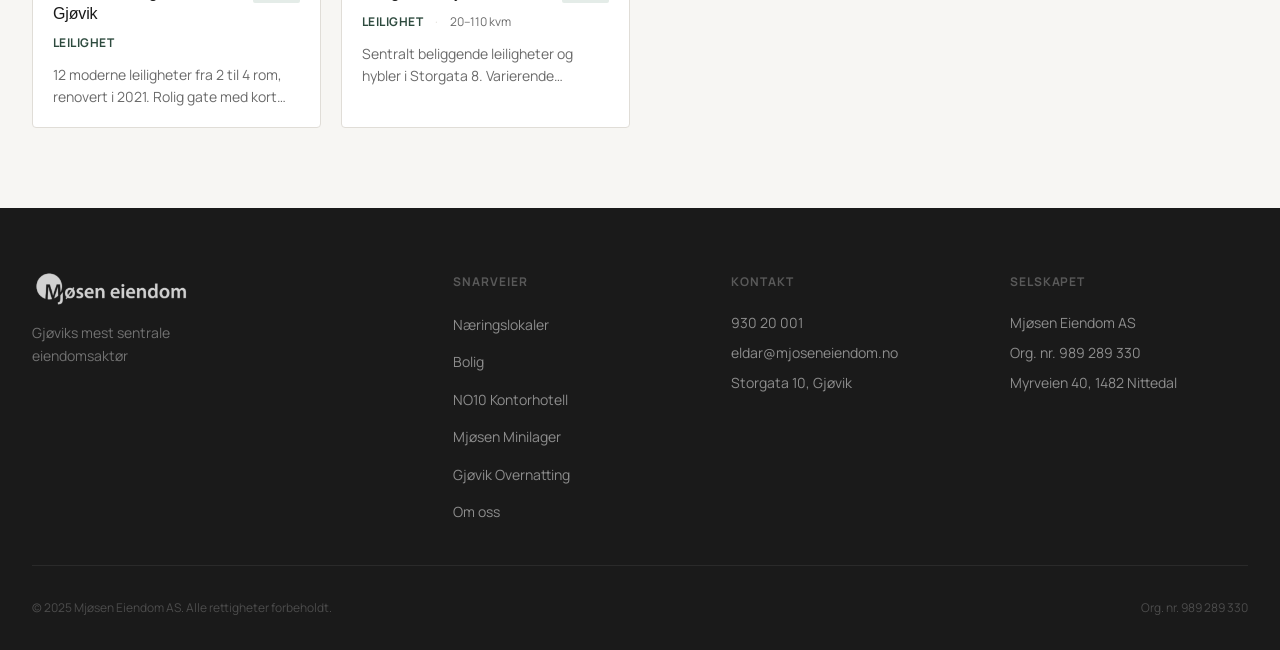
==== commit 1e8fdc69: "fix homepage layout, map overlap, property images" ====
--- a/docs/bolig.html
+++ b/docs/bolig.html
@@ -8,7 +8,7 @@
   <link rel="preconnect" href="https://fonts.googleapis.com">
   <link rel="preconnect" href="https://fonts.gstatic.com" crossorigin>
   <link href="https://fonts.googleapis.com/css2?family=Manrope:wght@300;400;500;600&display=swap" rel="stylesheet">
-  <link rel="stylesheet" href="https://unpkg.com/leaflet@1.9.4/dist/leaflet.css" integrity="sha256-p4NxAoJBhIIN+hmNHrzRCf9tD/miZyoHS5obTRR9BMY=" crossorigin="">
+  <link rel="stylesheet" href="https://unpkg.com/leaflet@1.9.4/dist/leaflet.css">
   <link rel="stylesheet" href="styles.css">
 </head>
 <body>
@@ -65,8 +65,8 @@
 
         <h2 class="section-title" id="bolig-list-heading" style="display:none">Boliger</h2>
 
-        <!-- Map above on this layout -->
-        <div class="map-panel" style="margin-bottom: var(--sp-8);" role="region" aria-label="Kart over Gjøvik med boliger">
+        <!-- Map above on this layout — full width, not sticky -->
+        <div class="map-panel" style="position: static; height: 400px; margin-bottom: var(--sp-8);" role="region" aria-label="Kart over Gjøvik med boliger">
           <div id="property-map" data-map-category="bolig"></div>
         </div>
 
@@ -164,7 +164,7 @@
     </div>
   </div>
 
-  <script src="https://unpkg.com/leaflet@1.9.4/dist/leaflet.js" integrity="sha256-20nQCchB9co0qIjJZRGuk2/Z9VM+kNiyxNV/XN/WPdA=" crossorigin=""></script>
+  <script src="https://unpkg.com/leaflet@1.9.4/dist/leaflet.js"></script>
   <script src="script.js"></script>
 </body>
 </html>
--- a/docs/styles.css
+++ b/docs/styles.css
@@ -1253,6 +1253,118 @@
   line-height: 1.7;
 }
 
+/* ── Featured Grid (homepage 3-up teaser) ──────────────────── */
+.featured-grid {
+  display: grid;
+  grid-template-columns: repeat(3, 1fr);
+  gap: var(--sp-6);
+  margin-top: var(--sp-8);
+}
+
+.featured-card {
+  display: flex;
+  flex-direction: column;
+  background: var(--color-surface);
+  border: 1px solid var(--color-border-light);
+  border-radius: 4px;
+  overflow: hidden;
+  text-decoration: none;
+  color: inherit;
+  transition: box-shadow var(--t-base), transform var(--t-base);
+}
+.featured-card:hover {
+  box-shadow: 0 4px 24px rgba(0,0,0,0.07);
+  transform: translateY(-2px);
+}
+
+.featured-card__image {
+  position: relative;
+  height: 220px;
+  overflow: hidden;
+  flex-shrink: 0;
+}
+.featured-card__image img {
+  width: 100%;
+  height: 100%;
+  object-fit: cover;
+  display: block;
+  transition: transform var(--t-slow);
+}
+.featured-card:hover .featured-card__image img { transform: scale(1.03); }
+.featured-card__image .badge {
+  position: absolute;
+  top: var(--sp-3);
+  right: var(--sp-3);
+}
+
+.featured-card__body {
+  padding: var(--sp-5) var(--sp-5) var(--sp-6);
+  display: flex;
+  flex-direction: column;
+  gap: var(--sp-2);
+  flex: 1;
+}
+
+.featured-card__type {
+  font-size: var(--text-xs);
+  font-weight: 700;
+  letter-spacing: 0.07em;
+  text-transform: uppercase;
+  color: var(--color-accent);
+}
+
+.featured-card__address {
+  font-family: var(--font-heading);
+  font-size: var(--text-lg);
+  font-weight: 500;
+  letter-spacing: -0.02em;
+  line-height: 1.2;
+  color: var(--color-text);
+}
+
+.featured-card__meta {
+  font-size: var(--text-sm);
+  color: var(--color-text-muted);
+}
+
+.featured-card__desc {
+  font-size: var(--text-sm);
+  color: var(--color-text-muted);
+  line-height: 1.65;
+  flex: 1;
+  margin-top: var(--sp-1);
+}
+
+.featured-card__cta {
+  display: inline-block;
+  font-size: var(--text-sm);
+  font-weight: 600;
+  color: var(--color-accent);
+  margin-top: var(--sp-3);
+  border-bottom: 1px solid currentColor;
+  padding-bottom: 1px;
+}
+
+/* ── Section Footer ("Se alle" link row) ────────────────────── */
+.section-footer {
+  margin-top: var(--sp-8);
+  display: flex;
+  justify-content: flex-end;
+  border-top: 1px solid var(--color-border-light);
+  padding-top: var(--sp-5);
+}
+
+.section-link {
+  font-size: var(--text-sm);
+  font-weight: 600;
+  color: var(--color-accent);
+  letter-spacing: 0.01em;
+  border-bottom: 1px solid currentColor;
+  padding-bottom: 1px;
+  transition: opacity var(--t-fast);
+}
+.section-link:hover { opacity: 0.65; }
+
 /* ── Responsive ────────────────────────────────────────────── */
 @media (max-width: 1100px) {
   .property-explorer {
@@ -1277,6 +1389,7 @@
   .contact-layout { grid-template-columns: 1fr; gap: var(--sp-10); }
   .footer-grid { grid-template-columns: 1fr 1fr; gap: var(--sp-8); }
   .modal__specs { grid-template-columns: 1fr 1fr; }
+  .featured-grid { grid-template-columns: 1fr 1fr; }
 }
 
 @media (max-width: 768px) {
@@ -1294,6 +1407,7 @@
   .footer-grid { grid-template-columns: 1fr; gap: var(--sp-8); }
   .footer-bottom { flex-direction: column; gap: var(--sp-2); text-align: center; }
   .bolig-grid { grid-template-columns: 1fr; }
+  .featured-grid { grid-template-columns: 1fr; }
   .modal__specs { grid-template-columns: 1fr; }
   .modal__cta { flex-direction: column; align-items: flex-start; }
   .about-stats { grid-template-columns: 1fr 1fr; }
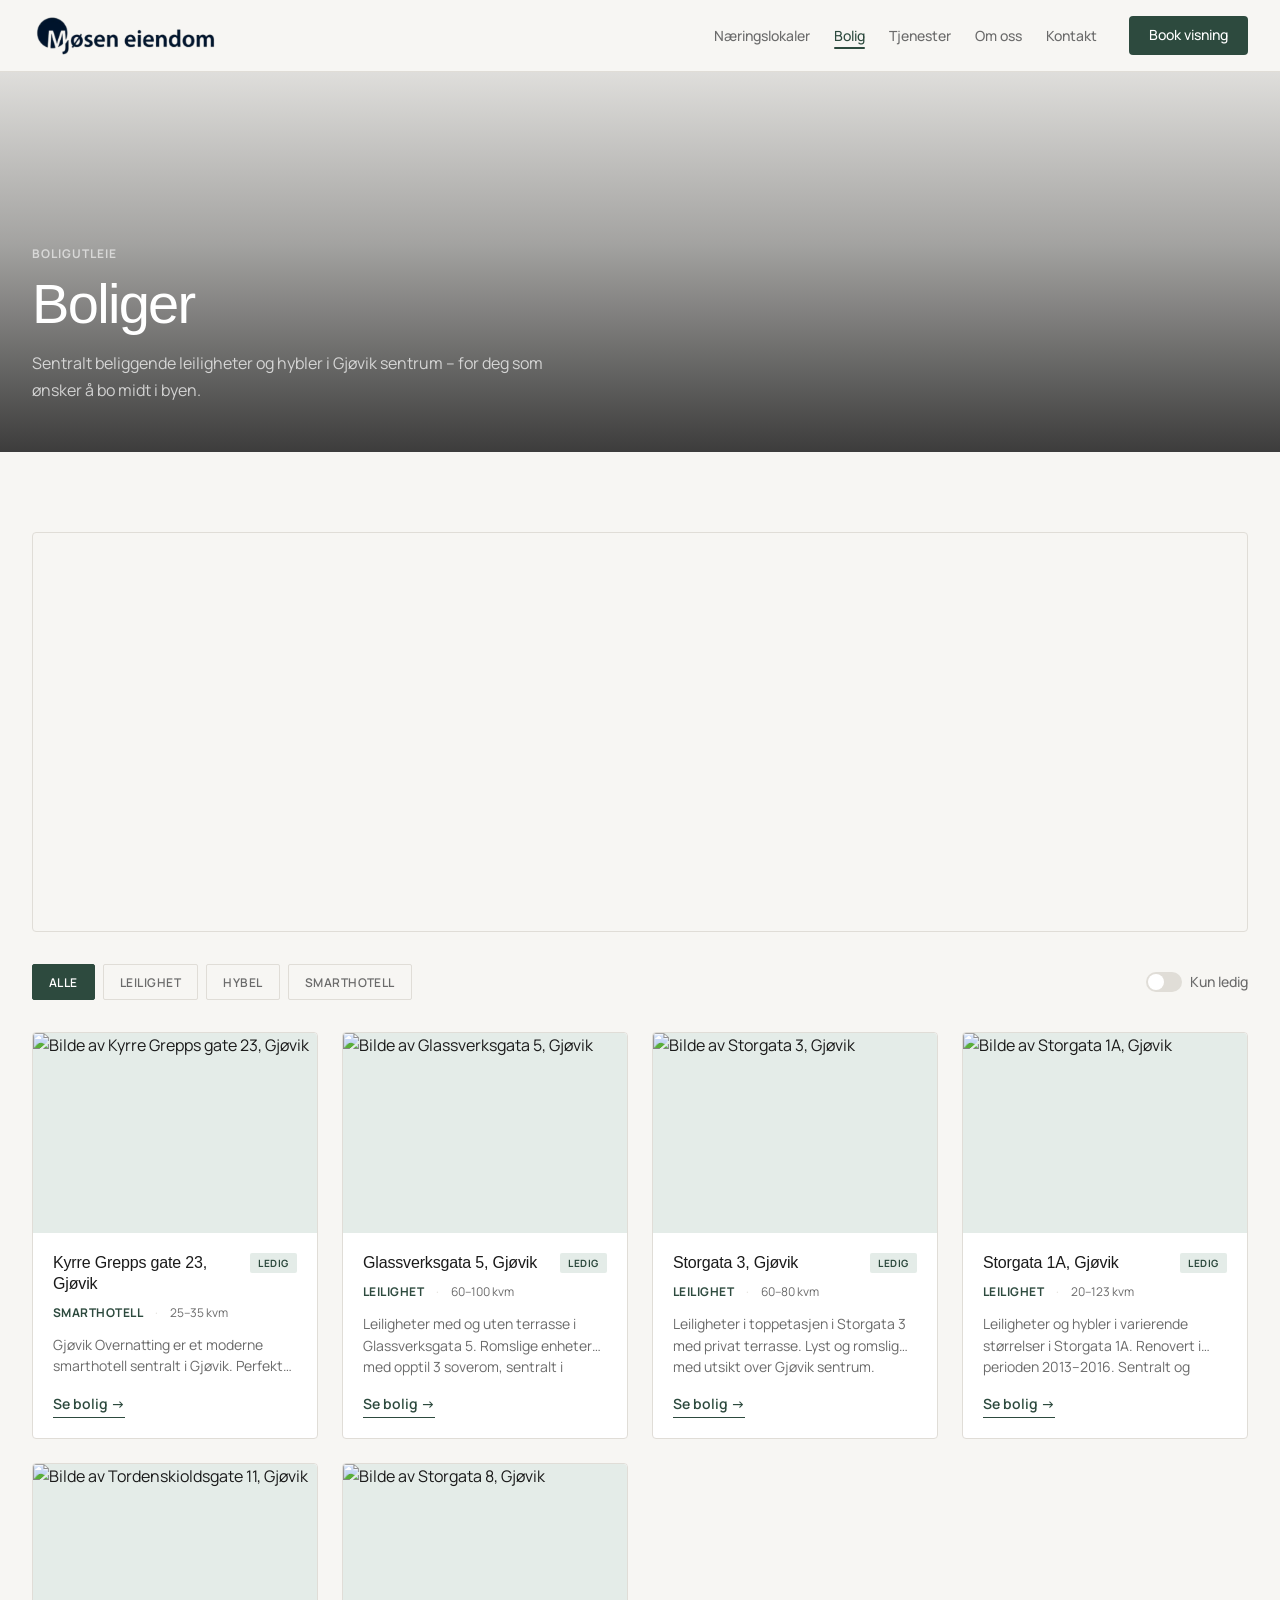
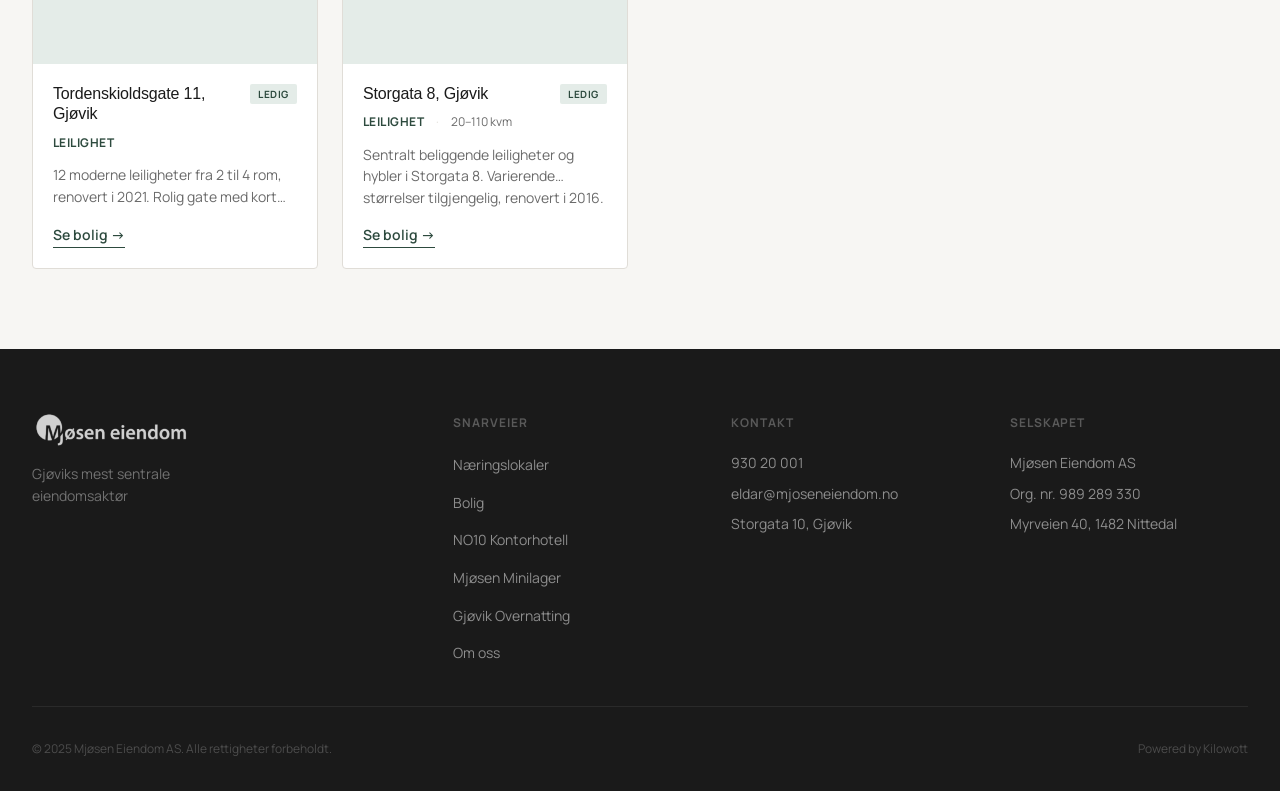
==== commit e3caad1e: "header scroll fix, ticker animation, CTA button, Kilowott footer, uniform card grid" ====
--- a/docs/bolig.html
+++ b/docs/bolig.html
@@ -16,7 +16,7 @@
   <header class="site-header" role="banner">
     <div class="container">
       <a href="index.html" class="site-logo" aria-label="Mjøsen Eiendom – tilbake til forsiden">
-        <img src="../assets/logo.png" alt="Mjøsen Eiendom" height="40" width="auto">
+        <img src="assets/logo.png" alt="Mjøsen Eiendom" height="40" width="auto">
       </a>
       <nav class="site-nav" aria-label="Hovednavigasjon">
         <ul class="site-nav__links" role="list">
@@ -26,7 +26,7 @@
           <li><a href="index.html#om-oss"    class="site-nav__link">Om oss</a></li>
           <li><a href="kontakt.html"         class="site-nav__link">Kontakt</a></li>
         </ul>
-        <a href="tel:93020001" class="site-nav__phone" aria-label="Ring oss på 930 20 001">930 20 001</a>
+        <a href="kontakt.html" class="site-nav__cta">Book visning</a>
       </nav>
       <button class="nav-toggle" aria-label="Åpne navigasjonsmeny" aria-expanded="false" aria-controls="mobile-nav">
         <span></span><span></span><span></span>
@@ -42,7 +42,7 @@
       <li><a href="index.html#om-oss"    class="mobile-nav__link">Om oss</a></li>
       <li><a href="kontakt.html"         class="mobile-nav__link">Kontakt</a></li>
     </ul>
-    <a href="tel:93020001" class="mobile-nav__phone">930 20 001</a>
+    <a href="kontakt.html" class="mobile-nav__phone">Book visning</a>
   </nav>
 
   <main>
@@ -97,7 +97,7 @@
     <div class="container">
       <div class="footer-grid">
         <div>
-          <a href="index.html" class="footer-logo"><img src="../assets/logo.png" alt="Mjøsen Eiendom" loading="lazy"></a>
+          <a href="index.html" class="footer-logo"><img src="assets/logo.png" alt="Mjøsen Eiendom" loading="lazy"></a>
           <p class="footer-tagline">Gjøviks mest sentrale eiendomsaktør</p>
         </div>
         <div>
@@ -126,7 +126,7 @@
       </div>
       <div class="footer-bottom">
         <p class="footer-legal">© 2025 Mjøsen Eiendom AS. Alle rettigheter forbeholdt.</p>
-        <p class="footer-legal">Org. nr. 989 289 330</p>
+        <p class="footer-legal">Powered by Kilowott</p>
       </div>
     </div>
   </footer>
--- a/docs/styles.css
+++ b/docs/styles.css
@@ -77,7 +77,11 @@
   background: var(--color-bg);
   -webkit-font-smoothing: antialiased;
   -moz-osx-font-smoothing: grayscale;
-}
+  padding-top: var(--header-h);
+}
+
+/* Index hero pulls itself back up to fill behind the transparent nav */
+body.has-hero { padding-top: 0; }
 img { display: block; max-width: 100%; }
 a { color: inherit; text-decoration: none; }
 ul, ol { list-style: none; }
@@ -190,15 +194,42 @@
 
 /* ── Site Header ───────────────────────────────────────────── */
 .site-header {
-  position: sticky;
+  position: fixed;
   top: 0;
+  left: 0;
+  right: 0;
   z-index: var(--z-sticky);
   height: var(--header-h);
   background: rgba(247, 246, 243, 0.96);
   backdrop-filter: blur(8px);
   -webkit-backdrop-filter: blur(8px);
   border-bottom: 1px solid var(--color-border);
-}
+  transition: background var(--t-slow), border-color var(--t-slow);
+}
+
+/* Transparent state — hero pages only, before scroll */
+.site-header--transparent {
+  background: transparent;
+  border-bottom-color: transparent;
+  backdrop-filter: none;
+  -webkit-backdrop-filter: none;
+}
+.site-header--transparent .site-nav__link { color: rgba(255,255,255,0.75); }
+.site-header--transparent .site-nav__link:hover { color: #fff; }
+.site-header--transparent .site-nav__phone { color: #fff; }
+.site-header--transparent .nav-toggle span { background: #fff; }
+
+/* Scrolled state — light ink */
+.site-header--scrolled {
+  background: #F5F4F0;
+  border-bottom-color: var(--color-border);
+  backdrop-filter: blur(8px);
+  -webkit-backdrop-filter: blur(8px);
+}
+.site-header--scrolled .site-nav__link { color: var(--color-text-muted); }
+.site-header--scrolled .site-nav__link:hover { color: var(--color-accent); }
+.site-header--scrolled .site-logo img { filter: none; }
+.site-header--scrolled .nav-toggle span { background: var(--color-text); }
 
 .site-header .container {
   display: flex;
@@ -247,6 +278,21 @@
 }
 .site-nav__phone:hover { color: var(--color-accent-hover); }
 
+.site-nav__cta {
+  display: inline-flex;
+  align-items: center;
+  font-size: var(--text-sm);
+  font-weight: 500;
+  color: #fff;
+  background: var(--color-accent);
+  padding: 0.5rem 1.25rem;
+  border-radius: 4px;
+  white-space: nowrap;
+  text-decoration: none;
+  transition: background var(--t-base);
+}
+.site-nav__cta:hover { background: var(--color-accent-hover); color: #fff; }
+
 /* Hamburger */
 .nav-toggle {
   display: none;
@@ -299,89 +345,147 @@
   margin-top: var(--sp-4);
 }
 
-/* ── Hero ──────────────────────────────────────────────────── */
+/* ── Hero – Cinematic full-viewport ────────────────────────── */
 .hero {
-  padding-block: var(--sp-24) var(--sp-20);
-  border-bottom: 1px solid var(--color-border);
-}
-
-.hero__inner {
-  display: grid;
-  grid-template-columns: 1fr 1fr;
-  gap: var(--sp-16);
-  align-items: center;
-}
-
-.hero__content { max-width: 560px; }
-
-.hero__eyebrow {
+  position: relative;
+  height: 100vh;
+  min-height: 600px;
+  display: flex;
+  flex-direction: column;
+  overflow: hidden;
+}
+
+/* Background image */
+.hero__bg {
+  position: absolute;
+  inset: 0;
+  background-image: url('https://images.unsplash.com/photo-1477959858617-67f85cf4f1df?w=1920&q=90');
+  background-size: cover;
+  background-position: center;
+  z-index: 0;
+}
+
+/* Dark overlay */
+.hero__bg::after {
+  content: '';
+  position: absolute;
+  inset: 0;
+  background: linear-gradient(to bottom, rgba(0,0,0,0.45) 0%, rgba(0,0,0,0.65) 100%);
+}
+
+/* Center content area */
+.hero__center {
+  position: relative;
+  z-index: 1;
+  flex: 1;
+  display: flex;
+  align-items: center;
+  justify-content: center;
+  text-align: center;
+  padding-top: var(--header-h);
+}
+
+.hero__content {
+  max-width: 760px;
+  padding-inline: var(--sp-8);
+}
+
+.hero__title {
+  font-family: var(--font-heading);
+  font-size: clamp(2.5rem, 6vw, 5rem);
+  font-weight: 500;
+  letter-spacing: -0.02em;
+  line-height: 1.05;
+  color: #fff;
+  margin-bottom: var(--sp-6);
+}
+
+.hero__subtitle {
+  font-size: 1.25rem;
+  color: rgba(255,255,255,0.6);
+  line-height: 1.6;
+  max-width: 600px;
+  margin-inline: auto;
+  margin-bottom: var(--sp-10);
+}
+
+.hero__actions {
+  display: flex;
+  gap: var(--sp-4);
+  flex-wrap: wrap;
+  justify-content: center;
+}
+
+/* CTA buttons inside hero */
+.hero__actions .btn--primary {
+  background: var(--color-accent);
+  color: #fff;
+  border-color: var(--color-accent);
+}
+.hero__actions .btn--primary:hover {
+  background: var(--color-accent-hover);
+  border-color: var(--color-accent-hover);
+}
+.hero__actions .btn--outline-white {
+  background: transparent;
+  color: #fff;
+  border: 1.5px solid rgba(255,255,255,0.7);
+}
+.hero__actions .btn--outline-white:hover {
+  background: rgba(255,255,255,0.12);
+  border-color: #fff;
+}
+
+/* Stats ticker pinned to bottom of hero */
+.ticker-wrapper {
+  position: relative;
+  z-index: 1;
+  background: rgba(0,0,0,0.5);
+  backdrop-filter: blur(4px);
+  -webkit-backdrop-filter: blur(4px);
+  overflow: hidden;
+  padding-block: var(--sp-5);
+  flex-shrink: 0;
+}
+
+.ticker-track {
+  display: flex;
+  align-items: center;
+  width: max-content;
+  white-space: nowrap;
+  animation: ticker 20s linear infinite;
+}
+.ticker-track:hover { animation-play-state: paused; }
+
+@keyframes ticker {
+  from { transform: translateX(0); }
+  to   { transform: translateX(-50%); }
+}
+
+.hero__stat {
   display: inline-flex;
-  align-items: center;
-  gap: var(--sp-3);
-  font-size: var(--text-xs);
-  font-weight: 700;
-  letter-spacing: 0.08em;
-  text-transform: uppercase;
-  color: var(--color-accent);
-  margin-bottom: var(--sp-6);
-}
-.hero__eyebrow::before {
-  content: '';
-  display: block;
-  width: 24px;
-  height: 1.5px;
-  background: var(--color-accent);
+  flex-direction: column;
+  align-items: center;
+  gap: 2px;
+  padding-inline: var(--sp-10);
+  border-right: 1px solid rgba(255,255,255,0.15);
   flex-shrink: 0;
 }
 
-.hero__title {
-  font-size: var(--text-3xl);
-  font-weight: 500;
-  letter-spacing: -0.03em;
-  line-height: 1.04;
-  color: var(--color-text);
-  margin-bottom: var(--sp-6);
-}
-
-.hero__subtitle {
-  font-size: var(--text-base);
-  color: var(--color-text-muted);
-  line-height: 1.75;
-  margin-bottom: var(--sp-10);
-  max-width: 440px;
-}
-
-.hero__actions { display: flex; gap: var(--sp-4); flex-wrap: wrap; }
-
-/* Hero visual mosaic */
-.hero__visual {
-  display: grid;
-  grid-template-columns: 1fr 1fr;
-  grid-template-rows: 260px 180px;
-  gap: var(--sp-3);
-}
-
-.hero__img-block {
-  background: var(--color-accent-light);
-  border-radius: 4px;
-  display: flex;
-  align-items: flex-end;
-  padding: var(--sp-4);
-  overflow: hidden;
-  position: relative;
-}
-
-.hero__img-block--main {
-  grid-column: span 2;
-  background: var(--color-surface-alt);
-}
-
-.hero__img-label {
-  font-size: 10px;
+.hero__stat-number {
+  font-family: var(--font-heading);
+  font-size: var(--text-lg);
+  font-weight: 500;
+  color: #fff;
+  letter-spacing: -0.01em;
+}
+
+.hero__stat-label {
+  font-size: var(--text-xs);
   font-weight: 600;
   letter-spacing: 0.06em;
   text-transform: uppercase;
-  color: var(--color-text-light);
+  color: rgba(255,255,255,0.55);
 }
 
 /* ── Stats Strip ───────────────────────────────────────────── */
@@ -626,23 +730,51 @@
   flex-direction: column;
   gap: 0;
   padding: 0;
+  height: 100%;
+  display: flex;
 }
 .property-card--grid .property-card__image {
   width: 100%;
-  min-height: 172px;
+  height: 200px;
+  min-height: unset;
+  flex-shrink: 0;
   border-radius: 4px 4px 0 0;
+  overflow: hidden;
+}
+.property-card--grid .property-card__image img {
+  width: 100%;
+  height: 100%;
+  object-fit: cover;
 }
 .property-card--grid .property-card__image-label {
   writing-mode: initial;
   transform: none;
 }
-.property-card--grid .property-card__body { padding: var(--sp-5); }
+.property-card--grid .property-card__body {
+  flex: 1;
+  display: flex;
+  flex-direction: column;
+  padding: 1.25rem;
+}
+.property-card--grid .property-card__desc {
+  flex: 1;
+}
+.property-card--grid .property-card__cta {
+  display: inline-block;
+  font-size: var(--text-sm);
+  font-weight: 600;
+  color: var(--color-accent);
+  margin-top: var(--sp-4);
+  border-bottom: 1px solid currentColor;
+  padding-bottom: 1px;
+  align-self: flex-start;
+}
 
 /* ── Bolig Grid ────────────────────────────────────────────── */
 .bolig-grid {
   display: grid;
-  grid-template-columns: repeat(auto-fill, minmax(280px, 1fr));
-  gap: var(--sp-5);
+  grid-template-columns: repeat(4, 1fr);
+  gap: 1.5rem;
 }
 
 /* ── No results ────────────────────────────────────────────── */
@@ -1260,6 +1392,9 @@
   gap: var(--sp-6);
   margin-top: var(--sp-8);
 }
+.featured-grid--4col {
+  grid-template-columns: repeat(4, 1fr);
+}
 
 .featured-card {
   display: flex;
@@ -1279,7 +1414,7 @@
 
 .featured-card__image {
   position: relative;
-  height: 220px;
+  height: 200px;
   overflow: hidden;
   flex-shrink: 0;
 }
@@ -1378,18 +1513,21 @@
   .tjenester-grid { grid-template-columns: 1fr 1fr; }
 }
 
+@media (max-width: 1024px) {
+  .bolig-grid { grid-template-columns: repeat(2, 1fr); }
+}
+
 @media (max-width: 900px) {
   :root {
     --text-3xl: 2.75rem;
     --text-2xl: 1.875rem;
   }
-  .hero__inner { grid-template-columns: 1fr; gap: var(--sp-10); }
-  .hero__visual { display: none; }
   .about-layout { grid-template-columns: 1fr; gap: var(--sp-10); }
   .contact-layout { grid-template-columns: 1fr; gap: var(--sp-10); }
   .footer-grid { grid-template-columns: 1fr 1fr; gap: var(--sp-8); }
   .modal__specs { grid-template-columns: 1fr 1fr; }
   .featured-grid { grid-template-columns: 1fr 1fr; }
+  .featured-grid--4col { grid-template-columns: 1fr 1fr; }
 }
 
 @media (max-width: 768px) {
@@ -1400,7 +1538,7 @@
     --sp-24: 4rem;
   }
   .container { padding-inline: var(--sp-5); }
-  .site-nav__links, .site-nav__phone { display: none; }
+  .site-nav__links, .site-nav__phone, .site-nav__cta { display: none; }
   .nav-toggle { display: flex; }
   .tjenester-grid { grid-template-columns: 1fr; }
   .form-row { grid-template-columns: 1fr; }
@@ -1408,6 +1546,7 @@
   .footer-bottom { flex-direction: column; gap: var(--sp-2); text-align: center; }
   .bolig-grid { grid-template-columns: 1fr; }
   .featured-grid { grid-template-columns: 1fr; }
+  .featured-grid--4col { grid-template-columns: 1fr; }
   .modal__specs { grid-template-columns: 1fr; }
   .modal__cta { flex-direction: column; align-items: flex-start; }
   .about-stats { grid-template-columns: 1fr 1fr; }
